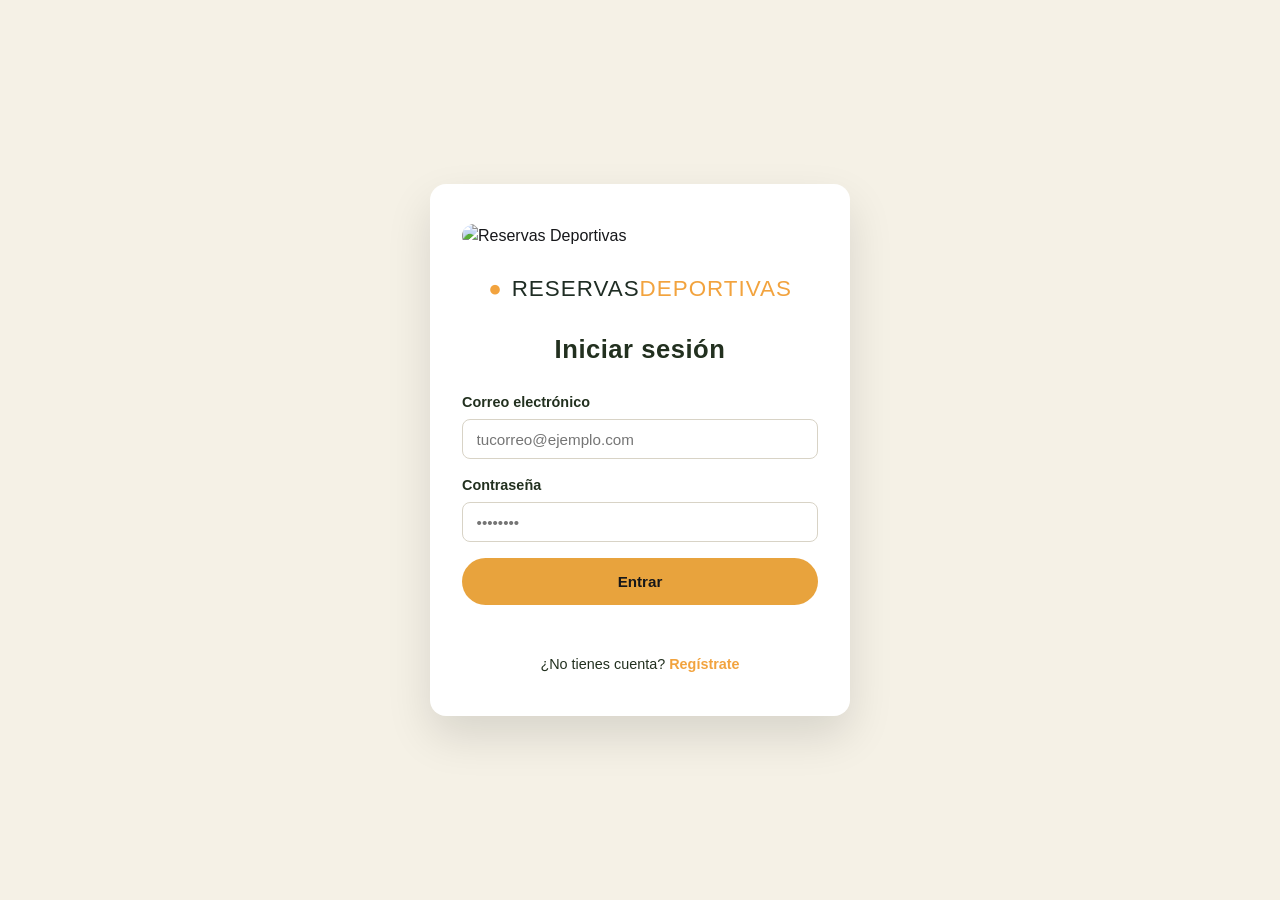
==== admin.html @ 11cfe354 "Pequeños cambios para la web" ====
<!DOCTYPE html>
<html lang="es">
<head>
<meta charset="UTF-8">
<meta name="viewport" content="width=device-width, initial-scale=1.0">
<title>Panel de administración · Reservas Deportivas</title>
<link rel="preconnect" href="https://fonts.googleapis.com">
<link href="https://fonts.googleapis.com/css2?family=Bebas+Neue&family=Inter:wght@400;500;600;700&display=swap" rel="stylesheet">
<link rel="stylesheet" href="style/styles.css">
<link rel="stylesheet" href="style/app-extra.css">
</head>
<body>

  <header class="topbar">
    <div class="topbar__inner">
      <div class="brand">
        <span class="brand__mark">●</span>
        <span class="brand__name">RESERVAS<span class="brand__name--accent">DEPORTIVAS</span></span>
      </div>
      <nav class="nav">
        <a href="index.html" class="nav__link">Ver sitio</a>
      </nav>
      <div class="nav__actions">
        <span class="nav__user">Admin: <strong id="nombreAdmin"></strong></span>
        <button class="btn btn--ghost" id="btnLogout">Salir</button>
      </div>
    </div>
  </header>

  <section class="section">
    <div class="admin-header">
      <h1 class="section__title">Crear nuevo evento</h1>
    </div>
    <p>Publica una pista o evento para que los usuarios puedan reservar plazas.</p>

    <form id="formEvento" class="form form--grid">
      <label class="field">
        <span>Nombre del evento</span>
        <input type="text" name="nombre" required placeholder="Ej. Pista 3 - Tenis">
      </label>
      <label class="field">
        <span>Deporte</span>
        <input type="text" name="tipo" required placeholder="Ej. Tenis y Pádel">
      </label>
      <label class="field">
        <span>Descripción</span>
        <input type="text" name="descripcion" placeholder="Detalles del evento (opcional)">
      </label>
      <label class="field">
        <span>Capacidad (plazas)</span>
        <input type="number" name="capacidad" min="1" required>
      </label>
      <label class="field">
        <span>Fecha</span>
        <input type="date" name="fecha" required>
      </label>
      <label class="field">
        <span>Hora</span>
        <input type="time" name="hora" required>
      </label>
      <label class="field">
        <span>Lugar</span>
        <input type="text" name="lugar" placeholder="Ej. Polideportivo Norte">
      </label>

      <button type="submit" class="btn btn--primary">Crear evento</button>
      <p class="form__error" id="eventoError"></p>
    </form>
  </section>

  <section class="section">
    <h2 class="section__title">Eventos existentes</h2>
    <div id="listaEventos"></div>
  </section>

  <script src="js/admin.js"></script>
</body>
</html>
---- style/styles.css ----
:root {
  /* Color identificativo de cada una de las tres webs */
  --color-deportivo: #1e88e5;
  --color-castillo: #8e44ad;
  --color-salas: #16a085;

  /* Paleta común al resto del sitio */
  --color-fondo: #f4f6f5;
  --color-superficie: #ffffff;
  --color-texto: #1c2530;
  --color-texto-claro: #ffffff;
  --color-borde: #dfe3e6;
  --color-sombra: rgba(0, 0, 0, 0.12);

  --fuente-titulo: 'Bebas Neue', 'Georgia', serif;
  --fuente-texto: 'Inter', 'Segoe UI', Arial, sans-serif;

  --espacio-sm: 0.5rem;
  --espacio-md: 1rem;
  --espacio-lg: 2rem;
  --radio-borde: 10px;
}


* {
  box-sizing: border-box; 
  margin: 0;
  padding: 0;
}

body {
  font-family: var(--fuente-texto);
  color: var(--color-texto);
  background-color: var(--color-fondo);
  line-height: 1.6;
}

ul {
  list-style: none;
}

a {
  color: inherit;
  text-decoration: none;
}

.topbar {
  background-color: var(--color-deportivo);
}

.topbar__inner {
  display: flex;
  align-items: center;
  justify-content: space-between;
  max-width: 1100px;
  margin: 0 auto;
  padding: var(--espacio-md) var(--espacio-lg); 
}

.brand {
  font-family: var(--fuente-titulo);
  font-size: 1.4rem;
  color: var(--color-texto-claro);
}

.nav {
  display: flex;
  gap: var(--espacio-lg);
}

.nav__link {
  color: var(--color-texto-claro);
}

.hero {
  background-color: var(--color-deportivo);
  color: var(--color-texto-claro);
}

.hero__inner {
  max-width: 1100px;
  margin: 0 auto;
  padding: var(--espacio-lg); /* Box Model */
}

.hero__title {
  font-family: var(--fuente-titulo);
  font-weight: 400;
  font-size: 2.6rem;
  margin-bottom: var(--espacio-md);
}

.hero__subtitle {
  max-width: 60ch;
  margin-bottom: var(--espacio-lg);
}

.hero__actions {
  display: flex;
  gap: var(--espacio-md);
  flex-wrap: wrap;
}

.hero__stats {
  display: flex;
  gap: var(--espacio-lg);
  margin-top: var(--espacio-lg);
}

.stat__num {
  font-family: var(--fuente-titulo);
  font-size: 2rem;
}

.section {
  max-width: 1100px;
  margin: 0 auto;
  padding: var(--espacio-lg); /* Box Model */
}

.section--dark {
  max-width: none;
  background-color: var(--color-texto);
  color: var(--color-texto-claro);
}

.section__title {
  font-family: var(--fuente-titulo);
  font-weight: 400;
  font-size: 1.8rem;
  margin-bottom: var(--espacio-md);
}

.section__title--light {
  color: var(--color-texto-claro);
}

.section__head {
  display: flex;
  justify-content: space-between;
  align-items: center;
  margin-bottom: var(--espacio-md);
}


.board {
  display: grid;
  grid-template-columns: repeat(auto-fill, minmax(250px, 1fr));
  gap: var(--espacio-md);
}

.card {
  background-color: var(--color-superficie);
  border: 1px solid var(--color-borde);  
  border-radius: var(--radio-borde);
  padding: var(--espacio-md);             
  margin: 0;                             
  box-shadow: 0 2px 6px var(--color-sombra);
}

.steps {
  display: grid;
  grid-template-columns: repeat(3, 1fr);
  gap: var(--espacio-lg);
}

.steps__item {
  border-top: 2px solid var(--color-deportivo);
  padding-top: var(--espacio-md); /* Box Model */
}

.steps__num {
  font-family: var(--fuente-titulo);
  font-size: 1.6rem;
  color: var(--color-deportivo);
}

.reservas-list .empty {
  border: 1px dashed var(--color-borde);
  border-radius: var(--radio-borde);
  padding: var(--espacio-lg);
  text-align: center;
}

.footer {
  background-color: var(--color-deportivo);
  color: var(--color-texto-claro);
  text-align: center;
  padding: var(--espacio-md);
}

.btn {
  display: inline-block;
  font-family: var(--fuente-texto);
  font-size: 0.95rem;
  border: 2px solid transparent;  
  border-radius: var(--radio-borde);
  padding: 0.7rem 1.5rem;          
  margin: 0;                       
  cursor: pointer;
}

.btn--primary {
  background-color: var(--color-texto-claro);
  color: var(--color-deportivo);
}

.btn--outline {
  background-color: transparent;
  border-color: var(--color-texto-claro);
  color: var(--color-texto-claro);
}

.btn--ghost {
  background-color: transparent;
  border-color: var(--color-texto-claro);
  color: var(--color-texto-claro);
}

.btn--block {
  display: block;
  width: 100%;
  text-align: center;
}

.form {
  display: flex;
  flex-direction: column;
  gap: var(--espacio-md);
}

.field {
  display: flex;
  flex-direction: column;
  gap: 0.3rem;
}

.field input {
  border: 1px solid var(--color-borde);
  border-radius: 6px;
  padding: 0.6rem;                     
  margin: 0;
  font-family: var(--fuente-texto);
}

.modal__box {
  background-color: var(--color-superficie);
  border-radius: var(--radio-borde);
  padding: var(--espacio-lg); /* Box Model */
  margin: 0 auto;
  max-width: 420px;
  box-shadow: 0 8px 24px var(--color-sombra);
}


#btnLogin {
  border-color: var(--color-texto-claro);
}

#board {
  margin-top: var(--espacio-md);
}

#modal {
  position: fixed;
  inset: 0;
  background-color: rgba(0, 0, 0, 0.5);
  display: flex;
  align-items: center;
  justify-content: center;
  padding: var(--espacio-md); /* Box Model */
}

#modal[aria-hidden="true"] {
  display: none;
}

#modalClose {
  border: none;
  border-radius: 50%;
  width: 32px;
  height: 32px;
  padding: 0;
  margin: 0;
  cursor: pointer;
}
/* Sección creada por Rosa */
#toast {
  position: fixed;
  bottom: var(--espacio-lg);
  left: 50%;
  transform: translateX(-50%);
  background-color: var(--color-texto);
  color: var(--color-texto-claro);
  padding: var(--espacio-md); /* Box Model */
  border-radius: var(--radio-borde);
}
/* Listado de eventos con CSS Grid (Asignado a Deportes) */
.deportes-grid {
  display: grid;
  grid-template-columns: repeat(auto-fit, minmax(280px, 1fr));
  gap: var(--espacio-md);
  padding: var(--espacio-lg) 0;
}

/* Panel de administración en Grid (Boceto) */
.admin-panel {
  display: grid;
  grid-template-columns: 250px 1fr;
  grid-template-rows: 70px 1fr;
  min-height: 100vh;
  /* Sección creada por David */
}:root{
  --pitch: #1B4332;
  --pitch-dark: #10281F;
  --chalk: #F7F5EF;
  --charcoal: #16171A;
  --amber: #E8A33D;
  --amber-dark: #C97F1E;
  --red: #C1502E;
  --line: rgba(22,23,26,0.12);
  --line-light: rgba(247,245,239,0.16);
  --radius: 10px;
  --shadow: 0 10px 30px rgba(16,40,31,0.12);

  --font-display: "Bebas Neue", Impact, sans-serif;
  --font-body: "Inter", system-ui, sans-serif;
}

*{ box-sizing: border-box; }
html{ scroll-behavior: smooth; }
body{
  margin:0;
  font-family: var(--font-body);
  color: var(--charcoal);
  background: var(--chalk);
  line-height: 1.5;
}
h1,h2,h3{ font-family: var(--font-display); letter-spacing: .02em; margin:0; }
a{ color:inherit; }
:focus-visible{ outline: 3px solid var(--amber); outline-offset: 2px; }

.btn{
  display:inline-flex; align-items:center; justify-content:center;
  padding: .8rem 1.4rem;
  border-radius: 999px;
  font-weight: 600;
  font-size: .95rem;
  text-decoration:none;
  border: 2px solid transparent;
  cursor:pointer;
  transition: transform .15s ease, background .15s ease, color .15s ease;
}
.btn:hover{ transform: translateY(-2px); }
.btn--primary{ background: var(--amber); color: var(--charcoal); }
.btn--primary:hover{ background: var(--amber-dark); }
.btn--outline{ border-color: var(--charcoal); color: var(--charcoal); background: transparent; }
.btn--outline:hover{ background: var(--charcoal); color: var(--chalk); }
.btn--ghost{ background: transparent; border-color: var(--line-light); color: var(--chalk); }
.btn--block{ width:100%; }

.topbar{ position: sticky; top:0; z-index: 20; background: var(--charcoal); }
.topbar__inner{
  max-width: 1180px; margin: 0 auto; padding: .9rem 1.5rem;
  display:flex; align-items:center; justify-content:space-between; gap: 2rem;
}
.brand{ display:flex; align-items:center; gap:.5rem; color: var(--chalk); font-family: var(--font-display); font-size: 1.35rem; letter-spacing: .03em;}
.brand__mark{ color: var(--amber); }
.brand__name--accent{ color: var(--amber); }
.nav{ display:flex; gap: 1.6rem; flex:1; justify-content:center; }
.nav__link{ color: var(--chalk); text-decoration:none; font-weight:500; font-size:.92rem; opacity:.85; }
.nav__link:hover{ opacity:1; }

.hero{
  background:
    radial-gradient(circle at 85% 20%, rgba(232,163,61,.18), transparent 45%),
    linear-gradient(180deg, var(--pitch) 0%, var(--pitch-dark) 100%);
  color: var(--chalk);
  padding: 4.5rem 1.5rem 3.5rem;
}
.hero__inner{ max-width: 780px; margin:0 auto; text-align:center; }
.hero__eyebrow{
  text-transform: uppercase; letter-spacing:.14em; font-size:.75rem;
  color: var(--amber); font-weight:700; margin-bottom: .8rem;
}
.hero__title{ font-size: clamp(2.4rem, 6vw, 4rem); line-height: 1.02; margin-bottom: 1.1rem; }
.hero__subtitle{ font-size: 1.05rem; opacity:.85; max-width: 560px; margin: 0 auto 1.8rem; }
.hero__actions{ display:flex; gap: .8rem; justify-content:center; flex-wrap:wrap; margin-bottom: 2.6rem; }
.hero__actions .btn--outline{ border-color: var(--line-light); color: var(--chalk); }
.hero__actions .btn--outline:hover{ background: var(--chalk); color: var(--charcoal); }

.hero__stats{ display:flex; justify-content:center; gap: 2.4rem; flex-wrap: wrap; border-top: 1px solid var(--line-light); padding-top: 1.6rem; }
.stat{ display:flex; flex-direction:column; align-items:center; }
.stat__num{ font-family: var(--font-display); font-size: 2.1rem; color: var(--amber); }
.stat__label{ font-size:.78rem; opacity:.8; text-transform: uppercase; letter-spacing:.06em; }

/* ---------- Sections ---------- */
.section{ max-width: 1180px; margin: 0 auto; padding: 3.5rem 1.5rem; }
.section--dark{ max-width:none; background: var(--charcoal); color: var(--chalk); }
.section__head{ display:flex; align-items:center; justify-content:space-between; gap:1rem; flex-wrap: wrap; margin-bottom: 1.6rem; }
.section__title{ font-size: 2.2rem; }
.section__title--light{ max-width: 1180px; margin: 0 auto 2.2rem; padding: 0 1.5rem; }

.filters{ display:flex; gap:.5rem; flex-wrap:wrap; }
.filter{
  border: 2px solid var(--line); background: transparent;
  padding: .45rem 1rem; border-radius: 999px; font-size:.85rem; font-weight:600;
  cursor:pointer; color: var(--charcoal);
}
.filter.is-active{ background: var(--pitch); border-color: var(--pitch); color: var(--chalk); }

.board{ display:grid; grid-template-columns: repeat(auto-fill, minmax(280px, 1fr)); gap: 1.3rem; }
.card{
  background:#fff; border-radius: var(--radius); box-shadow: var(--shadow);
  overflow:hidden; display:flex; flex-direction:column; border: 1px solid var(--line);
}
.card__band{
  background: var(--pitch); color: var(--chalk); padding: .9rem 1.1rem;
  display:flex; justify-content:space-between; align-items:center;
}
.card__sport{ font-size:.72rem; text-transform:uppercase; letter-spacing:.08em; font-weight:700; color: var(--amber); }
.card__slots{ font-family: var(--font-display); font-size:1.1rem; }
.card__body{ padding: 1.1rem; flex:1; display:flex; flex-direction:column; gap:.5rem; }
.card__title{ font-size: 1.4rem; }
.card__meta{ font-size:.85rem; color:#555; }
.card__bar{ height:6px; border-radius:999px; background: var(--line); overflow:hidden; margin-top:.3rem; }
.card__bar-fill{ height:100%; background: var(--amber); }
.card__footer{ padding: 0 1.1rem 1.1rem; margin-top:auto; }
.card.is-full .card__slots{ color: var(--red); }
.card.is-full .btn--primary{ background: var(--line); color:#888; cursor:not-allowed; }
.card.is-full .btn--primary:hover{ transform:none; background: var(--line); }

.steps{ list-style:none; margin:0 auto; padding:0 1.5rem; max-width:1180px; display:grid; grid-template-columns: repeat(auto-fit,minmax(220px,1fr)); gap:2rem; }
.steps__item h3{ font-family: var(--font-body); font-weight:700; font-size:1.05rem; margin: .4rem 0 .4rem; }
.steps__item p{ opacity:.75; font-size:.92rem; }
.steps__num{ font-family: var(--font-display); color: var(--amber); font-size:2rem; }

.reservas-list{ display:flex; flex-direction:column; gap: .8rem; }
.empty{ color:#777; }
.reserva-item{
  display:flex; justify-content:space-between; align-items:center; gap:1rem;
  background:#fff; border:1px solid var(--line); border-radius: var(--radius);
  padding: .9rem 1.1rem; box-shadow: var(--shadow);
}
.reserva-item__info strong{ display:block; font-size:1.05rem; }
.reserva-item__info span{ font-size:.82rem; color:#666; }
.badge{ background: var(--pitch); color: var(--chalk); font-size:.72rem; font-weight:700; padding:.3rem .7rem; border-radius:999px; }

.footer{ text-align:center; padding: 2rem 1.5rem 3rem; font-size:.8rem; color:#777; }

.modal{
  position:fixed; inset:0; background: rgba(16,17,20,.55);
  display:flex; align-items:center; justify-content:center; padding:1.5rem;
  opacity:0; pointer-events:none; transition:opacity .18s ease; z-index: 50;
}
.modal.is-open{ opacity:1; pointer-events:auto; }
.modal__box{
  background: var(--chalk); border-radius: var(--radius); padding: 1.8rem;
  max-width: 420px; width:100%; position:relative; box-shadow: 0 20px 60px rgba(0,0,0,.35);
  transform: translateY(10px); transition: transform .18s ease;
}
.modal.is-open .modal__box{ transform: translateY(0); }
.modal__close{
  position:absolute; top:.8rem; right:.9rem; border:none; background:transparent;
  font-size:1.6rem; line-height:1; cursor:pointer; color:#666;
}
.modal__eyebrow{ text-transform:uppercase; letter-spacing:.08em; font-size:.72rem; color: var(--amber-dark); font-weight:700; margin:0 0 .3rem; }
.modal__title{ font-size: 1.8rem; margin-bottom:.2rem; }
.modal__meta{ font-size:.85rem; color:#666; margin-bottom:1.2rem; }

.form{ display:flex; flex-direction:column; gap: .9rem; }
.field{ display:flex; flex-direction:column; gap:.35rem; font-size:.85rem; font-weight:600; }
.field input{
  font-family: var(--font-body); font-size: .95rem; padding: .65rem .8rem;
  border-radius: 8px; border: 1.5px solid var(--line); background:#fff;
}
.field input:focus{ border-color: var(--amber); }
.form__error{ color: var(--red); font-size: .82rem; min-height: 1em; margin:0; }


.toast{
  position: fixed; bottom: 1.5rem; left:50%; transform: translateX(-50%) translateY(120%);
  background: var(--charcoal); color: var(--chalk); padding: .9rem 1.4rem;
  border-radius: 999px; font-size:.9rem; font-weight:600; box-shadow: var(--shadow);
  transition: transform .25s ease; z-index: 60;
}
.toast.is-visible{ transform: translateX(-50%) translateY(0); }

/* =====================================================
   RESPONSIVE DESIGN
   3 puntos de corte: móvil, tablet y escritorio
   ===================================================== */


/* =========================
   MÓVIL
   Hasta 720px
   ========================= */

@media (max-width: 720px) {

  /* Navegación */
  .topbar__inner {
    padding: .8rem 1rem;
    gap: 1rem;
  }

  .brand {
    font-size: 1.1rem;
  }

  .nav {
    display: none;
  }


  /* Hero */
  .hero {
    padding: 3rem 1rem 2.5rem;
  }

  .hero__title {
    font-size: 2.4rem;
  }

  .hero__subtitle {
    font-size: .95rem;
  }

  .hero__actions {
    flex-direction: column;
    width: 100%;
  }

  .hero__actions .btn {
    width: 100%;
  }


  /* Estadísticas */
  .hero__stats {
    gap: 1.2rem;
  }


  /* Secciones */
  .section {
    padding: 2.5rem 1rem;
  }

  .section__title {
    font-size: 1.8rem;
  }


  /* Filtros */
  .filters {
    width: 100%;
  }

  .filter {
    flex: 1;
    text-align: center;
  }


  /* Tarjetas deportivas */
  .board {
    grid-template-columns: 1fr;
    gap: 1rem;
  }

  .card {
    width: 100%;
  }


  /* Pasos */
  .steps {
    grid-template-columns: 1fr;
    gap: 1.5rem;
    padding: 0 1rem;
  }


  /* Reservas */
  .reserva-item {
    flex-direction: column;
    align-items: flex-start;
  }

  .badge {
    align-self: flex-start;
  }


  /* Modal */
  .modal {
    padding: 1rem;
  }

  .modal__box {
    max-width: 100%;
    padding: 1.4rem;
  }


  /* Botones */
  .btn {
    width: 100%;
  }


  /* Formulario */
  .field input {
    width: 100%;
  }


  /* Toast */
  .toast {
    width: calc(100% - 2rem);
    text-align: center;
  }
}


/* =========================
   TABLET
   721px - 1024px
   ========================= */

@media (min-width: 721px) and (max-width: 1024px) {

  /* Navegación */
  .topbar__inner {
    padding: .9rem 1.2rem;
  }

  .nav {
    gap: 1rem;
  }

  .nav__link {
    font-size: .85rem;
  }


  /* Hero */
  .hero {
    padding: 3.5rem 1.5rem;
  }

  .hero__title {
    font-size: 3.2rem;
  }


  /* Secciones */
  .section {
    padding: 3rem 1.5rem;
  }


  /* Tarjetas */
  .board {
    grid-template-columns: repeat(2, 1fr);
    gap: 1.2rem;
  }

  .deportes-grid {
    grid-template-columns: repeat(2, 1fr);
  }


  /* Pasos */
  .steps {
    grid-template-columns: repeat(2, 1fr);
    gap: 1.5rem;
  }


  /* Modal */
  .modal__box {
    max-width: 450px;
  }
}


/* =========================
   ESCRITORIO
   Desde 1025px
   ========================= */

@media (min-width: 1025px) {

  .topbar__inner {
    max-width: 1180px;
  }

  .nav {
    display: flex;
  }

  .board {
    grid-template-columns: repeat(3, 1fr);
  }

  .deportes-grid {
    grid-template-columns: repeat(3, 1fr);
  }

  .steps {
    grid-template-columns: repeat(3, 1fr);
  }

}
/* ============================================================
   app-extra.css
   Piezas nuevas: acciones del topbar según sesión, panel admin
   y aviso de "reservando como" en el modal.
   ============================================================ */

.nav__actions {
  display: flex;
  align-items: center;
  gap: 0.85rem;
}

.nav__user {
  font-size: 0.9rem;
  color: #fff;
  opacity: 0.9;
}

.reserva-como {
  background: #f5f1e6;
  border-radius: 10px;
  padding: 0.6rem 0.9rem;
  margin-bottom: 1rem;
  font-size: 0.9rem;
  color: #22301f;
}

/* Panel de administración */
.admin-header {
  display: flex;
  align-items: center;
  justify-content: space-between;
  flex-wrap: wrap;
  gap: 1rem;
}

.form--grid {
  display: grid;
  grid-template-columns: 1fr 1fr;
  gap: 1rem;
  max-width: 720px;
}

.form--grid .field:nth-child(3),
.form--grid button,
.form--grid .form__error {
  grid-column: 1 / -1;
}

.admin-event {
  display: flex;
  justify-content: space-between;
  align-items: center;
  gap: 1rem;
  padding: 0.85rem 1.1rem;
  border: 1px solid #e4e0d4;
  border-radius: 10px;
  margin-bottom: 0.6rem;
  background: #fff;
}

.admin-event span {
  color: #6b6455;
  font-size: 0.9rem;
}

@media (max-width: 640px) {
  .form--grid {
    grid-template-columns: 1fr;
  }
}
/* ============================================================
   app-extra.css
   Piezas nuevas: acciones del topbar según sesión, panel admin
   y aviso de "reservando como" en el modal.
   ============================================================ */

.nav__actions {
  display: flex;
  align-items: center;
  gap: 0.85rem;
}

.nav__user {
  font-size: 0.9rem;
  color: #fff;
  opacity: 0.9;
}

.reserva-como {
  background: #f5f1e6;
  border-radius: 10px;
  padding: 0.6rem 0.9rem;
  margin-bottom: 1rem;
  font-size: 0.9rem;
  color: #22301f;
}

/* Panel de administración */
.admin-header {
  display: flex;
  align-items: center;
  justify-content: space-between;
  flex-wrap: wrap;
  gap: 1rem;
}

.form--grid {
  display: grid;
  grid-template-columns: 1fr 1fr;
  gap: 1rem;
  max-width: 720px;
}

.form--grid .field:nth-child(3),
.form--grid button,
.form--grid .form__error {
  grid-column: 1 / -1;
}

.admin-events-grid {
  display: grid;
  grid-template-columns: repeat(auto-fill, minmax(240px, 1fr));
  gap: 1rem;
}

.admin-event {
  display: flex;
  flex-direction: column;
  gap: 0.4rem;
  padding: 1.1rem;
  border: 1px solid #e4e0d4;
  border-radius: 14px;
  background: #fff;
  box-shadow: 0 4px 14px rgba(0, 0, 0, 0.04);
}

.admin-event__head {
  display: flex;
  align-items: center;
  justify-content: space-between;
}

.admin-event__badge {
  display: inline-block;
  background: #f2a33e;
  color: #22301f;
  font-size: 0.75rem;
  font-weight: 700;
  padding: 0.2rem 0.6rem;
  border-radius: 999px;
  text-transform: uppercase;
  letter-spacing: 0.4px;
}

.admin-event__delete {
  border: none;
  background: transparent;
  cursor: pointer;
  font-size: 1.1rem;
  line-height: 1;
  padding: 0.25rem 0.4rem;
  border-radius: 8px;
  color: #c0392b;
  transition: background 0.15s ease;
}

.admin-event__delete:hover {
  background: rgba(192, 57, 43, 0.1);
}

.admin-event__nombre {
  margin: 0.2rem 0 0;
  font-size: 1.05rem;
  color: #22301f;
}

.admin-event__meta {
  margin: 0;
  color: #6b6455;
  font-size: 0.85rem;
}

.admin-event__aforo {
  margin-top: 0.5rem;
}

.admin-event__aforo-barra {
  height: 6px;
  border-radius: 999px;
  background: #eee6d6;
  overflow: hidden;
}

.admin-event__aforo-barra span {
  display: block;
  height: 100%;
  background: #1f8a4c;
  border-radius: 999px;
}

.admin-event__aforo-texto {
  display: block;
  margin-top: 0.3rem;
  font-size: 0.8rem;
  color: #6b6455;
}

@media (max-width: 640px) {
  .form--grid {
    grid-template-columns: 1fr;
  }
}
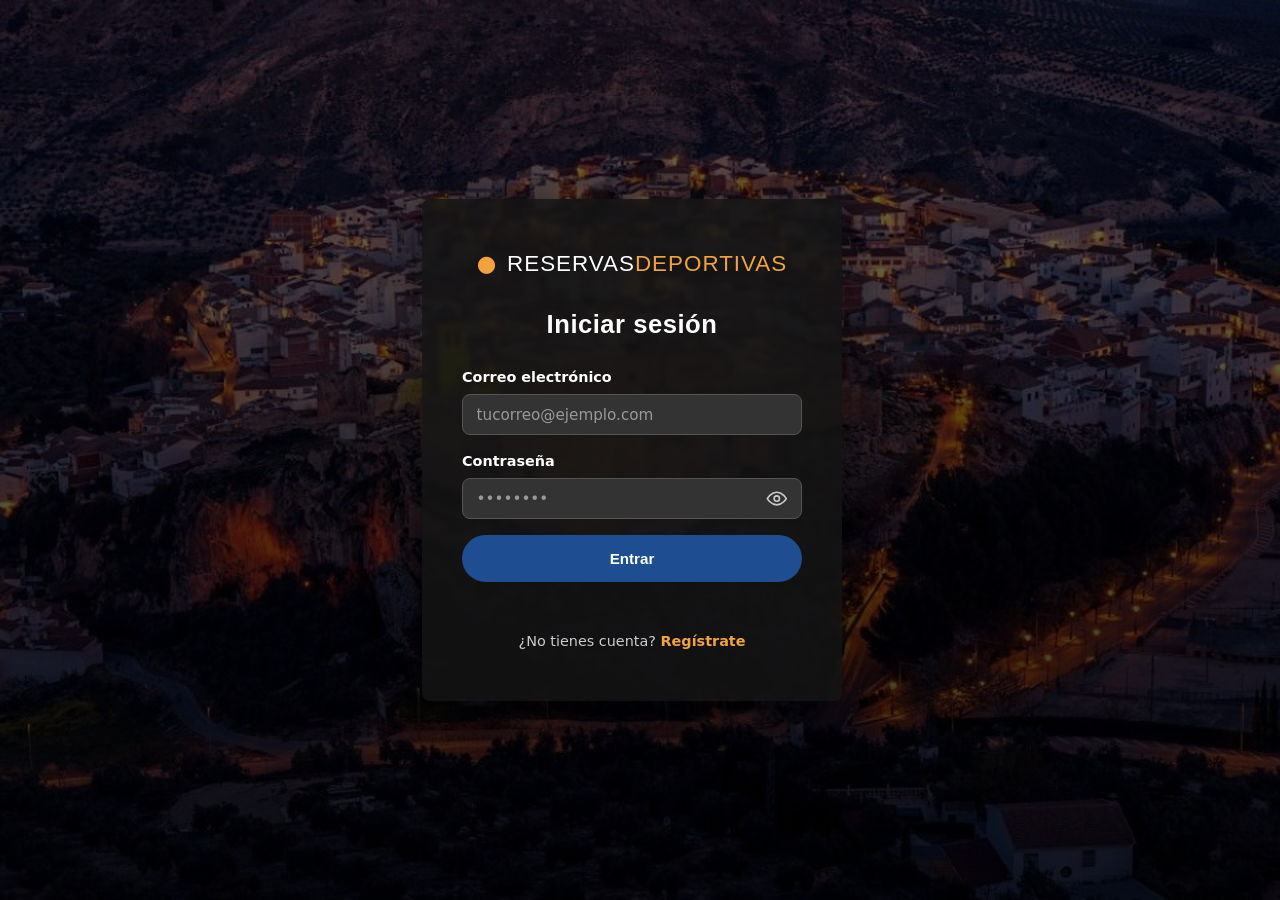
==== commit b6a54983: "Cambios de errores y nuevas soluciones" ====
--- a/admin.html
+++ b/admin.html
@@ -7,9 +7,16 @@
 <link rel="preconnect" href="https://fonts.googleapis.com">
 <link href="https://fonts.googleapis.com/css2?family=Bebas+Neue&family=Inter:wght@400;500;600;700&display=swap" rel="stylesheet">
 <link rel="stylesheet" href="style/styles.css">
-<link rel="stylesheet" href="style/app-extra.css">
+<link rel="stylesheet" href="style/appExtra.css">
+<link rel="stylesheet" href="style/popups.css">
+<link rel="stylesheet" href="style/auth.css">
+<link rel="stylesheet" href="style/calendario.css">
+<link rel="stylesheet" href="style/admin.css">
+<style>
+  body.verificando-sesion { visibility: hidden; }
+</style>
 </head>
-<body>
+<body class="verificando-sesion">
 
   <header class="topbar">
     <div class="topbar__inner">
@@ -17,62 +24,142 @@
         <span class="brand__mark">●</span>
         <span class="brand__name">RESERVAS<span class="brand__name--accent">DEPORTIVAS</span></span>
       </div>
-      <nav class="nav">
+      <nav class="nav" aria-label="Principal">
         <a href="index.html" class="nav__link">Ver sitio</a>
       </nav>
       <div class="nav__actions">
         <span class="nav__user">Admin: <strong id="nombreAdmin"></strong></span>
-        <button class="btn btn--ghost" id="btnLogout">Salir</button>
+        <button type="button" class="btn btn--ghost" id="btnLogout">Salir</button>
       </div>
     </div>
   </header>
 
-  <section class="section">
-    <div class="admin-header">
-      <h1 class="section__title">Crear nuevo evento</h1>
+  <main class="section admin">
+    <h1 class="section__title">Panel de administración</h1>
+
+    <div class="admin-tabs" role="tablist" aria-label="Secciones del panel">
+      <button type="button" role="tab" class="admin-tab is-activa" id="tabReservas" aria-selected="true" aria-controls="panelReservas">
+        Reservas <span class="admin-tab__n" id="contPendientes" title="Reservas pendientes de confirmar">0</span>
+      </button>
+      <button type="button" role="tab" class="admin-tab" id="tabPistas" aria-selected="false" aria-controls="panelPistas" tabindex="-1">
+        Pistas
+      </button>
     </div>
-    <p>Publica una pista o evento para que los usuarios puedan reservar plazas.</p>
 
-    <form id="formEvento" class="form form--grid">
-      <label class="field">
-        <span>Nombre del evento</span>
-        <input type="text" name="nombre" required placeholder="Ej. Pista 3 - Tenis">
-      </label>
-      <label class="field">
-        <span>Deporte</span>
-        <input type="text" name="tipo" required placeholder="Ej. Tenis y Pádel">
-      </label>
-      <label class="field">
-        <span>Descripción</span>
-        <input type="text" name="descripcion" placeholder="Detalles del evento (opcional)">
-      </label>
-      <label class="field">
-        <span>Capacidad (plazas)</span>
-        <input type="number" name="capacidad" min="1" required>
-      </label>
-      <label class="field">
-        <span>Fecha</span>
-        <input type="date" name="fecha" required>
-      </label>
-      <label class="field">
-        <span>Hora</span>
-        <input type="time" name="hora" required>
-      </label>
-      <label class="field">
-        <span>Lugar</span>
-        <input type="text" name="lugar" placeholder="Ej. Polideportivo Norte">
-      </label>
+    <!-- ===== Reservas ===== -->
+    <div id="panelReservas" role="tabpanel" aria-labelledby="tabReservas">
+      <h2 class="admin-subtitulo">Reservas de los clientes</h2>
+      <p class="admin-ayuda">Una reserva nace <strong>pendiente</strong>. Cuando veas el pago en tu móvil, pulsa «Confirmar pago»: pasa a confirmada y el cliente recibe un correo.</p>
 
-      <button type="submit" class="btn btn--primary">Crear evento</button>
-      <p class="form__error" id="eventoError"></p>
-    </form>
-  </section>
+      <div class="admin-filtros" id="adminFiltros" role="group" aria-label="Filtrar reservas por estado"></div>
 
-  <section class="section">
-    <h2 class="section__title">Eventos existentes</h2>
-    <div id="listaEventos"></div>
-  </section>
+      <div class="tabla-wrap">
+        <table class="tabla">
+          <thead>
+            <tr>
+              <th scope="col">Nº</th>
+              <th scope="col">Cliente</th>
+              <th scope="col">Pista</th>
+              <th scope="col">Día y hora</th>
+              <th scope="col">Importe</th>
+              <th scope="col">Estado</th>
+              <th scope="col">Acciones</th>
+            </tr>
+          </thead>
+          <tbody id="tablaReservas"></tbody>
+        </table>
+      </div>
+      <p class="empty" id="reservasVacio" hidden></p>
+      <nav class="paginacion" id="adminPaginacion" aria-label="Paginación de reservas" hidden></nav>
+    </div>
 
+    <!-- ===== Pistas ===== -->
+    <div id="panelPistas" role="tabpanel" aria-labelledby="tabPistas" hidden>
+      <h2 class="admin-subtitulo">Crear una pista nueva</h2>
+      <p class="admin-ayuda">Cada pista que crees tendrá su calendario: los clientes eligen día y hora libres y cada reserva ocupa <strong>una</strong> pista.</p>
+
+      <form id="formPista" class="form form--pistas" novalidate>
+        <div class="field">
+          <label for="pNombre">Nombre de la pista</label>
+          <input type="text" id="pNombre" name="nombre" required maxlength="120" placeholder="Ej. Pádel · Pista cubierta">
+        </div>
+        <div class="field">
+          <label for="pTipo">Deporte</label>
+          <input type="text" id="pTipo" name="tipo" required maxlength="60" list="listaDeportes" placeholder="Ej. Tenis y Pádel">
+          <datalist id="listaDeportes">
+            <option value="Fútbol 7 y Fútbol 11"></option>
+            <option value="Tenis y Pádel"></option>
+            <option value="Baloncesto"></option>
+          </datalist>
+        </div>
+        <div class="field span-2">
+          <label for="pDescripcion">Descripción</label>
+          <input type="text" id="pDescripcion" name="descripcion" maxlength="255" placeholder="Detalles de la pista (opcional)">
+        </div>
+        <div class="field">
+          <label for="pNumPistas">Número de pistas iguales</label>
+          <input type="number" id="pNumPistas" name="num_pistas" min="1" max="50" value="1" required>
+        </div>
+        <div class="field">
+          <label for="pPrecio">Precio por reserva (€)</label>
+          <input type="number" id="pPrecio" name="precio" min="0" max="9999" step="0.01" value="0" required>
+        </div>
+        <div class="field">
+          <label for="pDuracion">Duración de cada reserva</label>
+          <select id="pDuracion" name="duracion_min">
+            <option value="30">30 minutos</option>
+            <option value="45">45 minutos</option>
+            <option value="60" selected>1 hora</option>
+            <option value="90">1 hora y media</option>
+            <option value="120">2 horas</option>
+          </select>
+        </div>
+        <div class="field">
+          <label for="pLugar">Lugar</label>
+          <input type="text" id="pLugar" name="lugar" maxlength="120" placeholder="Ej. Polideportivo Norte">
+        </div>
+        <div class="field">
+          <label for="pApertura">Abre a las</label>
+          <input type="time" id="pApertura" name="hora_apertura" value="09:00" required>
+        </div>
+        <div class="field">
+          <label for="pCierre">Cierra a las</label>
+          <input type="time" id="pCierre" name="hora_cierre" value="22:00" required>
+        </div>
+        <fieldset class="dias span-2">
+          <legend>Días en que abre</legend>
+          <div class="dias__lista">
+            <label class="dias__op"><input type="checkbox" name="dias" value="1" checked> Lun</label>
+            <label class="dias__op"><input type="checkbox" name="dias" value="2" checked> Mar</label>
+            <label class="dias__op"><input type="checkbox" name="dias" value="3" checked> Mié</label>
+            <label class="dias__op"><input type="checkbox" name="dias" value="4" checked> Jue</label>
+            <label class="dias__op"><input type="checkbox" name="dias" value="5" checked> Vie</label>
+            <label class="dias__op"><input type="checkbox" name="dias" value="6" checked> Sáb</label>
+            <label class="dias__op"><input type="checkbox" name="dias" value="7" checked> Dom</label>
+          </div>
+        </fieldset>
+        <div class="field span-2">
+          <label for="pImagen">Imagen de la pista</label>
+          <input type="text" id="pImagen" name="imagen_url" maxlength="500" placeholder="img/pista-futbol.svg  ·  o un enlace https://...">
+          <small class="field__ayuda">Ruta de una foto de la carpeta <code>img/</code> o un enlace que empiece por https://. Si lo dejas vacío se usa una imagen por defecto.</small>
+        </div>
+
+        <p class="form__error span-2" id="pistaError" role="alert"></p>
+        <button type="submit" class="btn btn--primary span-2" id="btnCrearPista">Crear pista</button>
+      </form>
+
+      <h2 class="admin-subtitulo">Pistas existentes</h2>
+      <div id="listaPistas"></div>
+    </div>
+  </main>
+
+  <!-- Popup animado (confirmaciones) y aviso rápido -->
+  <div class="popup" id="popup" aria-hidden="true">
+    <div class="popup__box" id="popupBox" role="dialog" aria-modal="true"></div>
+  </div>
+  <div class="toast" id="toast" role="status" aria-live="polite"></div>
+
+  <script src="js/ui.js"></script>
   <script src="js/admin.js"></script>
 </body>
 </html>
--- a/style/styles.css
+++ b/style/styles.css
@@ -3,7 +3,7 @@
   --color-deportivo: #1e88e5;
   --color-castillo: #8e44ad;
   --color-salas: #16a085;
-
+ 
   /* Paleta común al resto del sitio */
   --color-fondo: #f4f6f5;
   --color-superficie: #ffffff;
@@ -11,43 +11,43 @@
   --color-texto-claro: #ffffff;
   --color-borde: #dfe3e6;
   --color-sombra: rgba(0, 0, 0, 0.12);
-
+ 
   --fuente-titulo: 'Bebas Neue', 'Georgia', serif;
   --fuente-texto: 'Inter', 'Segoe UI', Arial, sans-serif;
-
+ 
   --espacio-sm: 0.5rem;
   --espacio-md: 1rem;
   --espacio-lg: 2rem;
   --radio-borde: 10px;
 }
-
-
+ 
+ 
 * {
   box-sizing: border-box; 
   margin: 0;
   padding: 0;
 }
-
+ 
 body {
   font-family: var(--fuente-texto);
   color: var(--color-texto);
   background-color: var(--color-fondo);
   line-height: 1.6;
 }
-
+ 
 ul {
   list-style: none;
 }
-
+ 
 a {
   color: inherit;
   text-decoration: none;
 }
-
+ 
 .topbar {
   background-color: var(--color-deportivo);
 }
-
+ 
 .topbar__inner {
   display: flex;
   align-items: center;
@@ -56,99 +56,99 @@
   margin: 0 auto;
   padding: var(--espacio-md) var(--espacio-lg); 
 }
-
+ 
 .brand {
   font-family: var(--fuente-titulo);
   font-size: 1.4rem;
   color: var(--color-texto-claro);
 }
-
+ 
 .nav {
   display: flex;
   gap: var(--espacio-lg);
 }
-
+ 
 .nav__link {
   color: var(--color-texto-claro);
 }
-
+ 
 .hero {
   background-color: var(--color-deportivo);
   color: var(--color-texto-claro);
 }
-
+ 
 .hero__inner {
   max-width: 1100px;
   margin: 0 auto;
   padding: var(--espacio-lg); /* Box Model */
 }
-
+ 
 .hero__title {
   font-family: var(--fuente-titulo);
   font-weight: 400;
   font-size: 2.6rem;
   margin-bottom: var(--espacio-md);
 }
-
+ 
 .hero__subtitle {
   max-width: 60ch;
   margin-bottom: var(--espacio-lg);
 }
-
+ 
 .hero__actions {
   display: flex;
   gap: var(--espacio-md);
   flex-wrap: wrap;
 }
-
+ 
 .hero__stats {
   display: flex;
   gap: var(--espacio-lg);
   margin-top: var(--espacio-lg);
 }
-
+ 
 .stat__num {
   font-family: var(--fuente-titulo);
   font-size: 2rem;
 }
-
+ 
 .section {
   max-width: 1100px;
   margin: 0 auto;
   padding: var(--espacio-lg); /* Box Model */
 }
-
+ 
 .section--dark {
   max-width: none;
   background-color: var(--color-texto);
   color: var(--color-texto-claro);
 }
-
+ 
 .section__title {
   font-family: var(--fuente-titulo);
   font-weight: 400;
   font-size: 1.8rem;
   margin-bottom: var(--espacio-md);
 }
-
+ 
 .section__title--light {
   color: var(--color-texto-claro);
 }
-
+ 
 .section__head {
   display: flex;
   justify-content: space-between;
   align-items: center;
   margin-bottom: var(--espacio-md);
 }
-
-
+ 
+ 
 .board {
   display: grid;
   grid-template-columns: repeat(auto-fill, minmax(250px, 1fr));
   gap: var(--espacio-md);
 }
-
+ 
 .card {
   background-color: var(--color-superficie);
   border: 1px solid var(--color-borde);  
@@ -157,38 +157,38 @@
   margin: 0;                             
   box-shadow: 0 2px 6px var(--color-sombra);
 }
-
+ 
 .steps {
   display: grid;
   grid-template-columns: repeat(3, 1fr);
   gap: var(--espacio-lg);
 }
-
+ 
 .steps__item {
   border-top: 2px solid var(--color-deportivo);
   padding-top: var(--espacio-md); /* Box Model */
 }
-
+ 
 .steps__num {
   font-family: var(--fuente-titulo);
   font-size: 1.6rem;
   color: var(--color-deportivo);
 }
-
+ 
 .reservas-list .empty {
   border: 1px dashed var(--color-borde);
   border-radius: var(--radio-borde);
   padding: var(--espacio-lg);
   text-align: center;
 }
-
+ 
 .footer {
   background-color: var(--color-deportivo);
   color: var(--color-texto-claro);
   text-align: center;
   padding: var(--espacio-md);
 }
-
+ 
 .btn {
   display: inline-block;
   font-family: var(--fuente-texto);
@@ -199,42 +199,42 @@
   margin: 0;                       
   cursor: pointer;
 }
-
+ 
 .btn--primary {
   background-color: var(--color-texto-claro);
   color: var(--color-deportivo);
 }
-
+ 
 .btn--outline {
   background-color: transparent;
   border-color: var(--color-texto-claro);
   color: var(--color-texto-claro);
 }
-
+ 
 .btn--ghost {
   background-color: transparent;
   border-color: var(--color-texto-claro);
   color: var(--color-texto-claro);
 }
-
+ 
 .btn--block {
   display: block;
   width: 100%;
   text-align: center;
 }
-
+ 
 .form {
   display: flex;
   flex-direction: column;
   gap: var(--espacio-md);
 }
-
+ 
 .field {
   display: flex;
   flex-direction: column;
   gap: 0.3rem;
 }
-
+ 
 .field input {
   border: 1px solid var(--color-borde);
   border-radius: 6px;
@@ -242,7 +242,7 @@
   margin: 0;
   font-family: var(--fuente-texto);
 }
-
+ 
 .modal__box {
   background-color: var(--color-superficie);
   border-radius: var(--radio-borde);
@@ -251,16 +251,16 @@
   max-width: 420px;
   box-shadow: 0 8px 24px var(--color-sombra);
 }
-
-
+ 
+ 
 #btnLogin {
   border-color: var(--color-texto-claro);
 }
-
+ 
 #board {
   margin-top: var(--espacio-md);
 }
-
+ 
 #modal {
   position: fixed;
   inset: 0;
@@ -270,11 +270,11 @@
   justify-content: center;
   padding: var(--espacio-md); /* Box Model */
 }
-
+ 
 #modal[aria-hidden="true"] {
   display: none;
 }
-
+ 
 #modalClose {
   border: none;
   border-radius: 50%;
@@ -302,7 +302,7 @@
   gap: var(--espacio-md);
   padding: var(--espacio-lg) 0;
 }
-
+ 
 /* Panel de administración en Grid (Boceto) */
 .admin-panel {
   display: grid;
@@ -310,36 +310,47 @@
   grid-template-rows: 70px 1fr;
   min-height: 100vh;
   /* Sección creada por David */
-}:root{
-  --pitch: #1B4332;
-  --pitch-dark: #10281F;
-  --chalk: #F7F5EF;
+}
+:root{
+  --pitch: #1e4d92;
+  --pitch-dark: #123468;
+  --chalk: #ffffff;
   --charcoal: #16171A;
-  --amber: #E8A33D;
-  --amber-dark: #C97F1E;
+  --amber: #e2a83a;
+  --amber-dark: #c78a1f;
+  --gold-light: #f3cf7d;
   --red: #C1502E;
   --line: rgba(22,23,26,0.12);
-  --line-light: rgba(247,245,239,0.16);
+  --line-light: rgba(255,255,255,0.25);
   --radius: 10px;
-  --shadow: 0 10px 30px rgba(16,40,31,0.12);
-
+  --shadow: 0 10px 30px rgba(30,77,146,0.15);
+ 
   --font-display: "Bebas Neue", Impact, sans-serif;
   --font-body: "Inter", system-ui, sans-serif;
 }
-
+ 
 *{ box-sizing: border-box; }
 html{ scroll-behavior: smooth; }
 body{
   margin:0;
   font-family: var(--font-body);
   color: var(--charcoal);
-  background: var(--chalk);
+  background:
+    repeating-linear-gradient(
+      115deg,
+      rgba(255,255,255,.10) 0px,
+      rgba(255,255,255,.10) 2px,
+      transparent 2px,
+      transparent 55px
+    ),
+    linear-gradient(160deg, var(--gold-light) 0%, var(--amber) 45%, var(--amber-dark) 100%);
+  background-attachment: fixed;
   line-height: 1.5;
 }
 h1,h2,h3{ font-family: var(--font-display); letter-spacing: .02em; margin:0; }
 a{ color:inherit; }
 :focus-visible{ outline: 3px solid var(--amber); outline-offset: 2px; }
-
+ 
 .btn{
   display:inline-flex; align-items:center; justify-content:center;
   padding: .8rem 1.4rem;
@@ -352,14 +363,14 @@
   transition: transform .15s ease, background .15s ease, color .15s ease;
 }
 .btn:hover{ transform: translateY(-2px); }
-.btn--primary{ background: var(--amber); color: var(--charcoal); }
-.btn--primary:hover{ background: var(--amber-dark); }
-.btn--outline{ border-color: var(--charcoal); color: var(--charcoal); background: transparent; }
-.btn--outline:hover{ background: var(--charcoal); color: var(--chalk); }
+.btn--primary{ background: var(--pitch); color: var(--chalk); }
+.btn--primary:hover{ background: var(--pitch-dark); }
+.btn--outline{ border-color: var(--pitch); color: var(--pitch); background: transparent; }
+.btn--outline:hover{ background: var(--pitch); color: var(--chalk); }
 .btn--ghost{ background: transparent; border-color: var(--line-light); color: var(--chalk); }
 .btn--block{ width:100%; }
-
-.topbar{ position: sticky; top:0; z-index: 20; background: var(--charcoal); }
+ 
+.topbar{ position: sticky; top:0; z-index: 20; background: var(--pitch); }
 .topbar__inner{
   max-width: 1180px; margin: 0 auto; padding: .9rem 1.5rem;
   display:flex; align-items:center; justify-content:space-between; gap: 2rem;
@@ -370,37 +381,35 @@
 .nav{ display:flex; gap: 1.6rem; flex:1; justify-content:center; }
 .nav__link{ color: var(--chalk); text-decoration:none; font-weight:500; font-size:.92rem; opacity:.85; }
 .nav__link:hover{ opacity:1; }
-
+ 
 .hero{
-  background:
-    radial-gradient(circle at 85% 20%, rgba(232,163,61,.18), transparent 45%),
-    linear-gradient(180deg, var(--pitch) 0%, var(--pitch-dark) 100%);
-  color: var(--chalk);
+  background: radial-gradient(circle at 85% 15%, rgba(255,255,255,.35), transparent 45%);
+  color: var(--charcoal);
   padding: 4.5rem 1.5rem 3.5rem;
 }
 .hero__inner{ max-width: 780px; margin:0 auto; text-align:center; }
 .hero__eyebrow{
   text-transform: uppercase; letter-spacing:.14em; font-size:.75rem;
-  color: var(--amber); font-weight:700; margin-bottom: .8rem;
-}
-.hero__title{ font-size: clamp(2.4rem, 6vw, 4rem); line-height: 1.02; margin-bottom: 1.1rem; }
+  color: var(--pitch); font-weight:700; margin-bottom: .8rem;
+}
+.hero__title{ font-size: clamp(2.4rem, 6vw, 4rem); line-height: 1.02; margin-bottom: 1.1rem; color: var(--pitch); }
 .hero__subtitle{ font-size: 1.05rem; opacity:.85; max-width: 560px; margin: 0 auto 1.8rem; }
 .hero__actions{ display:flex; gap: .8rem; justify-content:center; flex-wrap:wrap; margin-bottom: 2.6rem; }
-.hero__actions .btn--outline{ border-color: var(--line-light); color: var(--chalk); }
-.hero__actions .btn--outline:hover{ background: var(--chalk); color: var(--charcoal); }
-
-.hero__stats{ display:flex; justify-content:center; gap: 2.4rem; flex-wrap: wrap; border-top: 1px solid var(--line-light); padding-top: 1.6rem; }
+.hero__actions .btn--outline{ border-color: var(--pitch); color: var(--pitch); }
+.hero__actions .btn--outline:hover{ background: var(--pitch); color: var(--chalk); }
+ 
+.hero__stats{ display:flex; justify-content:center; gap: 2.4rem; flex-wrap: wrap; border-top: 1px solid rgba(30,77,146,.2); padding-top: 1.6rem; }
 .stat{ display:flex; flex-direction:column; align-items:center; }
-.stat__num{ font-family: var(--font-display); font-size: 2.1rem; color: var(--amber); }
+.stat__num{ font-family: var(--font-display); font-size: 2.1rem; color: var(--pitch); }
 .stat__label{ font-size:.78rem; opacity:.8; text-transform: uppercase; letter-spacing:.06em; }
-
+ 
 /* ---------- Sections ---------- */
 .section{ max-width: 1180px; margin: 0 auto; padding: 3.5rem 1.5rem; }
-.section--dark{ max-width:none; background: var(--charcoal); color: var(--chalk); }
+.section--dark{ max-width:none; background: var(--pitch); color: var(--chalk); }
 .section__head{ display:flex; align-items:center; justify-content:space-between; gap:1rem; flex-wrap: wrap; margin-bottom: 1.6rem; }
-.section__title{ font-size: 2.2rem; }
-.section__title--light{ max-width: 1180px; margin: 0 auto 2.2rem; padding: 0 1.5rem; }
-
+.section__title{ font-size: 2.2rem; color: var(--pitch); }
+.section__title--light{ max-width: 1180px; margin: 0 auto 2.2rem; padding: 0 1.5rem; color: var(--chalk); }
+ 
 .filters{ display:flex; gap:.5rem; flex-wrap:wrap; }
 .filter{
   border: 2px solid var(--line); background: transparent;
@@ -408,7 +417,7 @@
   cursor:pointer; color: var(--charcoal);
 }
 .filter.is-active{ background: var(--pitch); border-color: var(--pitch); color: var(--chalk); }
-
+ 
 .board{ display:grid; grid-template-columns: repeat(auto-fill, minmax(280px, 1fr)); gap: 1.3rem; }
 .card{
   background:#fff; border-radius: var(--radius); box-shadow: var(--shadow);
@@ -421,7 +430,7 @@
 .card__sport{ font-size:.72rem; text-transform:uppercase; letter-spacing:.08em; font-weight:700; color: var(--amber); }
 .card__slots{ font-family: var(--font-display); font-size:1.1rem; }
 .card__body{ padding: 1.1rem; flex:1; display:flex; flex-direction:column; gap:.5rem; }
-.card__title{ font-size: 1.4rem; }
+.card__title{ font-size: 1.4rem; color: var(--pitch); }
 .card__meta{ font-size:.85rem; color:#555; }
 .card__bar{ height:6px; border-radius:999px; background: var(--line); overflow:hidden; margin-top:.3rem; }
 .card__bar-fill{ height:100%; background: var(--amber); }
@@ -429,12 +438,13 @@
 .card.is-full .card__slots{ color: var(--red); }
 .card.is-full .btn--primary{ background: var(--line); color:#888; cursor:not-allowed; }
 .card.is-full .btn--primary:hover{ transform:none; background: var(--line); }
-
+ 
 .steps{ list-style:none; margin:0 auto; padding:0 1.5rem; max-width:1180px; display:grid; grid-template-columns: repeat(auto-fit,minmax(220px,1fr)); gap:2rem; }
+.steps__item{ border-top: 2px solid var(--pitch); padding-top: 1rem; }
 .steps__item h3{ font-family: var(--font-body); font-weight:700; font-size:1.05rem; margin: .4rem 0 .4rem; }
 .steps__item p{ opacity:.75; font-size:.92rem; }
-.steps__num{ font-family: var(--font-display); color: var(--amber); font-size:2rem; }
-
+.steps__num{ font-family: var(--font-display); color: var(--pitch); font-size:2rem; }
+ 
 .reservas-list{ display:flex; flex-direction:column; gap: .8rem; }
 .empty{ color:#777; }
 .reserva-item{
@@ -445,17 +455,17 @@
 .reserva-item__info strong{ display:block; font-size:1.05rem; }
 .reserva-item__info span{ font-size:.82rem; color:#666; }
 .badge{ background: var(--pitch); color: var(--chalk); font-size:.72rem; font-weight:700; padding:.3rem .7rem; border-radius:999px; }
-
-.footer{ text-align:center; padding: 2rem 1.5rem 3rem; font-size:.8rem; color:#777; }
-
+ 
+.footer{ text-align:center; padding: 2rem 1.5rem 3rem; font-size:.8rem; color: var(--chalk); background: #000000; }
+ 
 .modal{
-  position:fixed; inset:0; background: rgba(16,17,20,.55);
+  position:fixed; inset:0; background: rgba(28,37,48,.6);
   display:flex; align-items:center; justify-content:center; padding:1.5rem;
   opacity:0; pointer-events:none; transition:opacity .18s ease; z-index: 50;
 }
 .modal.is-open{ opacity:1; pointer-events:auto; }
 .modal__box{
-  background: var(--chalk); border-radius: var(--radius); padding: 1.8rem;
+  background: #fff; border-radius: var(--radius); padding: 1.8rem;
   max-width: 420px; width:100%; position:relative; box-shadow: 0 20px 60px rgba(0,0,0,.35);
   transform: translateY(10px); transition: transform .18s ease;
 }
@@ -465,274 +475,274 @@
   font-size:1.6rem; line-height:1; cursor:pointer; color:#666;
 }
 .modal__eyebrow{ text-transform:uppercase; letter-spacing:.08em; font-size:.72rem; color: var(--amber-dark); font-weight:700; margin:0 0 .3rem; }
-.modal__title{ font-size: 1.8rem; margin-bottom:.2rem; }
+.modal__title{ font-size: 1.8rem; margin-bottom:.2rem; color: var(--pitch); }
 .modal__meta{ font-size:.85rem; color:#666; margin-bottom:1.2rem; }
-
+ 
 .form{ display:flex; flex-direction:column; gap: .9rem; }
 .field{ display:flex; flex-direction:column; gap:.35rem; font-size:.85rem; font-weight:600; }
 .field input{
   font-family: var(--font-body); font-size: .95rem; padding: .65rem .8rem;
   border-radius: 8px; border: 1.5px solid var(--line); background:#fff;
 }
-.field input:focus{ border-color: var(--amber); }
+.field input:focus{ border-color: var(--pitch); }
 .form__error{ color: var(--red); font-size: .82rem; min-height: 1em; margin:0; }
-
-
+ 
+ 
 .toast{
   position: fixed; bottom: 1.5rem; left:50%; transform: translateX(-50%) translateY(120%);
-  background: var(--charcoal); color: var(--chalk); padding: .9rem 1.4rem;
+  background: var(--pitch); color: var(--chalk); padding: .9rem 1.4rem;
   border-radius: 999px; font-size:.9rem; font-weight:600; box-shadow: var(--shadow);
   transition: transform .25s ease; z-index: 60;
 }
 .toast.is-visible{ transform: translateX(-50%) translateY(0); }
-
+ 
 /* =====================================================
    RESPONSIVE DESIGN
    3 puntos de corte: móvil, tablet y escritorio
    ===================================================== */
-
-
+ 
+ 
 /* =========================
    MÓVIL
    Hasta 720px
    ========================= */
-
+ 
 @media (max-width: 720px) {
-
+ 
   /* Navegación */
   .topbar__inner {
     padding: .8rem 1rem;
     gap: 1rem;
   }
-
+ 
   .brand {
     font-size: 1.1rem;
   }
-
+ 
   .nav {
     display: none;
   }
-
-
+ 
+ 
   /* Hero */
   .hero {
     padding: 3rem 1rem 2.5rem;
   }
-
+ 
   .hero__title {
     font-size: 2.4rem;
   }
-
+ 
   .hero__subtitle {
     font-size: .95rem;
   }
-
+ 
   .hero__actions {
     flex-direction: column;
     width: 100%;
   }
-
+ 
   .hero__actions .btn {
     width: 100%;
   }
-
-
+ 
+ 
   /* Estadísticas */
   .hero__stats {
     gap: 1.2rem;
   }
-
-
+ 
+ 
   /* Secciones */
   .section {
     padding: 2.5rem 1rem;
   }
-
+ 
   .section__title {
     font-size: 1.8rem;
   }
-
-
+ 
+ 
   /* Filtros */
   .filters {
     width: 100%;
   }
-
+ 
   .filter {
     flex: 1;
     text-align: center;
   }
-
-
+ 
+ 
   /* Tarjetas deportivas */
   .board {
     grid-template-columns: 1fr;
     gap: 1rem;
   }
-
+ 
   .card {
     width: 100%;
   }
-
-
+ 
+ 
   /* Pasos */
   .steps {
     grid-template-columns: 1fr;
     gap: 1.5rem;
     padding: 0 1rem;
   }
-
-
+ 
+ 
   /* Reservas */
   .reserva-item {
     flex-direction: column;
     align-items: flex-start;
   }
-
+ 
   .badge {
     align-self: flex-start;
   }
-
-
+ 
+ 
   /* Modal */
   .modal {
     padding: 1rem;
   }
-
+ 
   .modal__box {
     max-width: 100%;
     padding: 1.4rem;
   }
-
-
+ 
+ 
   /* Botones */
   .btn {
     width: 100%;
   }
-
-
+ 
+ 
   /* Formulario */
   .field input {
     width: 100%;
   }
-
-
+ 
+ 
   /* Toast */
   .toast {
     width: calc(100% - 2rem);
     text-align: center;
   }
 }
-
-
+ 
+ 
 /* =========================
    TABLET
    721px - 1024px
    ========================= */
-
+ 
 @media (min-width: 721px) and (max-width: 1024px) {
-
+ 
   /* Navegación */
   .topbar__inner {
     padding: .9rem 1.2rem;
   }
-
+ 
   .nav {
     gap: 1rem;
   }
-
+ 
   .nav__link {
     font-size: .85rem;
   }
-
-
+ 
+ 
   /* Hero */
   .hero {
     padding: 3.5rem 1.5rem;
   }
-
+ 
   .hero__title {
     font-size: 3.2rem;
   }
-
-
+ 
+ 
   /* Secciones */
   .section {
     padding: 3rem 1.5rem;
   }
-
-
+ 
+ 
   /* Tarjetas */
   .board {
     grid-template-columns: repeat(2, 1fr);
     gap: 1.2rem;
   }
-
+ 
   .deportes-grid {
     grid-template-columns: repeat(2, 1fr);
   }
-
-
+ 
+ 
   /* Pasos */
   .steps {
     grid-template-columns: repeat(2, 1fr);
     gap: 1.5rem;
   }
-
-
+ 
+ 
   /* Modal */
   .modal__box {
     max-width: 450px;
   }
 }
-
-
+ 
+ 
 /* =========================
    ESCRITORIO
    Desde 1025px
    ========================= */
-
+ 
 @media (min-width: 1025px) {
-
+ 
   .topbar__inner {
     max-width: 1180px;
   }
-
+ 
   .nav {
     display: flex;
   }
-
+ 
   .board {
     grid-template-columns: repeat(3, 1fr);
   }
-
+ 
   .deportes-grid {
     grid-template-columns: repeat(3, 1fr);
   }
-
+ 
   .steps {
     grid-template-columns: repeat(3, 1fr);
   }
-
+ 
 }
 /* ============================================================
    app-extra.css
    Piezas nuevas: acciones del topbar según sesión, panel admin
    y aviso de "reservando como" en el modal.
    ============================================================ */
-
+ 
 .nav__actions {
   display: flex;
   align-items: center;
   gap: 0.85rem;
 }
-
+ 
 .nav__user {
   font-size: 0.9rem;
   color: #fff;
   opacity: 0.9;
 }
-
+ 
 .reserva-como {
   background: #f5f1e6;
   border-radius: 10px;
@@ -741,7 +751,7 @@
   font-size: 0.9rem;
   color: #22301f;
 }
-
+ 
 /* Panel de administración */
 .admin-header {
   display: flex;
@@ -750,20 +760,20 @@
   flex-wrap: wrap;
   gap: 1rem;
 }
-
+ 
 .form--grid {
   display: grid;
   grid-template-columns: 1fr 1fr;
   gap: 1rem;
   max-width: 720px;
 }
-
+ 
 .form--grid .field:nth-child(3),
 .form--grid button,
 .form--grid .form__error {
   grid-column: 1 / -1;
 }
-
+ 
 .admin-event {
   display: flex;
   justify-content: space-between;
@@ -775,12 +785,12 @@
   margin-bottom: 0.6rem;
   background: #fff;
 }
-
+ 
 .admin-event span {
   color: #6b6455;
   font-size: 0.9rem;
 }
-
+ 
 @media (max-width: 640px) {
   .form--grid {
     grid-template-columns: 1fr;
@@ -791,19 +801,19 @@
    Piezas nuevas: acciones del topbar según sesión, panel admin
    y aviso de "reservando como" en el modal.
    ============================================================ */
-
+ 
 .nav__actions {
   display: flex;
   align-items: center;
   gap: 0.85rem;
 }
-
+ 
 .nav__user {
   font-size: 0.9rem;
   color: #fff;
   opacity: 0.9;
 }
-
+ 
 .reserva-como {
   background: #f5f1e6;
   border-radius: 10px;
@@ -812,7 +822,7 @@
   font-size: 0.9rem;
   color: #22301f;
 }
-
+ 
 /* Panel de administración */
 .admin-header {
   display: flex;
@@ -821,26 +831,26 @@
   flex-wrap: wrap;
   gap: 1rem;
 }
-
+ 
 .form--grid {
   display: grid;
   grid-template-columns: 1fr 1fr;
   gap: 1rem;
   max-width: 720px;
 }
-
+ 
 .form--grid .field:nth-child(3),
 .form--grid button,
 .form--grid .form__error {
   grid-column: 1 / -1;
 }
-
+ 
 .admin-events-grid {
   display: grid;
   grid-template-columns: repeat(auto-fill, minmax(240px, 1fr));
   gap: 1rem;
 }
-
+ 
 .admin-event {
   display: flex;
   flex-direction: column;
@@ -851,13 +861,13 @@
   background: #fff;
   box-shadow: 0 4px 14px rgba(0, 0, 0, 0.04);
 }
-
+ 
 .admin-event__head {
   display: flex;
   align-items: center;
   justify-content: space-between;
 }
-
+ 
 .admin-event__badge {
   display: inline-block;
   background: #f2a33e;
@@ -869,7 +879,7 @@
   text-transform: uppercase;
   letter-spacing: 0.4px;
 }
-
+ 
 .admin-event__delete {
   border: none;
   background: transparent;
@@ -881,50 +891,50 @@
   color: #c0392b;
   transition: background 0.15s ease;
 }
-
+ 
 .admin-event__delete:hover {
   background: rgba(192, 57, 43, 0.1);
 }
-
+ 
 .admin-event__nombre {
   margin: 0.2rem 0 0;
   font-size: 1.05rem;
   color: #22301f;
 }
-
+ 
 .admin-event__meta {
   margin: 0;
   color: #6b6455;
   font-size: 0.85rem;
 }
-
+ 
 .admin-event__aforo {
   margin-top: 0.5rem;
 }
-
+ 
 .admin-event__aforo-barra {
   height: 6px;
   border-radius: 999px;
   background: #eee6d6;
   overflow: hidden;
 }
-
+ 
 .admin-event__aforo-barra span {
   display: block;
   height: 100%;
   background: #1f8a4c;
   border-radius: 999px;
 }
-
+ 
 .admin-event__aforo-texto {
   display: block;
   margin-top: 0.3rem;
   font-size: 0.8rem;
   color: #6b6455;
 }
-
+ 
 @media (max-width: 640px) {
   .form--grid {
     grid-template-columns: 1fr;
   }
-}+}
--- a/style/appExtra.css
+++ b/style/appExtra.css
@@ -0,0 +1,174 @@
+
+/* ============================================================
+   appExtra.css
+   Piezas nuevas: acciones del topbar según sesión, panel admin
+   y aviso de "reservando como" en el modal.
+   ============================================================ */
+
+.nav__actions {
+  display: flex;
+  align-items: center;
+  gap: 0.85rem;
+}
+
+.nav__user {
+  font-size: 0.9rem;
+  color: #fff;
+  opacity: 0.9;
+}
+
+.reserva-como {
+  background: #f5f1e6;
+  border-radius: 10px;
+  padding: 0.6rem 0.9rem;
+  margin-bottom: 1rem;
+  font-size: 0.9rem;
+  color: #22301f;
+}
+
+/* Panel de administración */
+.admin-header {
+  display: flex;
+  align-items: center;
+  justify-content: space-between;
+  flex-wrap: wrap;
+  gap: 1rem;
+}
+
+.form--grid {
+  display: grid;
+  grid-template-columns: 1fr 1fr;
+  gap: 1rem;
+  max-width: 720px;
+}
+
+.form--grid .field:nth-child(3),
+.form--grid button,
+.form--grid .form__error {
+  grid-column: 1 / -1;
+}
+
+.admin-events-grid {
+  display: grid;
+  grid-template-columns: repeat(auto-fill, minmax(240px, 1fr));
+  gap: 1rem;
+}
+
+.admin-event {
+  display: flex;
+  flex-direction: column;
+  gap: 0.4rem;
+  padding: 1.1rem;
+  border: 1px solid #e4e0d4;
+  border-radius: 14px;
+  background: #fff;
+  box-shadow: 0 4px 14px rgba(0, 0, 0, 0.04);
+}
+
+.admin-event__head {
+  display: flex;
+  align-items: center;
+  justify-content: space-between;
+}
+
+.admin-event__badge {
+  display: inline-block;
+  background: #f2a33e;
+  color: #22301f;
+  font-size: 0.75rem;
+  font-weight: 700;
+  padding: 0.2rem 0.6rem;
+  border-radius: 999px;
+  text-transform: uppercase;
+  letter-spacing: 0.4px;
+}
+
+.admin-event__delete {
+  border: none;
+  background: transparent;
+  cursor: pointer;
+  font-size: 1.1rem;
+  line-height: 1;
+  padding: 0.25rem 0.4rem;
+  border-radius: 8px;
+  color: #c0392b;
+  transition: background 0.15s ease;
+}
+
+.admin-event__delete:hover {
+  background: rgba(192, 57, 43, 0.1);
+}
+
+.admin-event__nombre {
+  margin: 0.2rem 0 0;
+  font-size: 1.05rem;
+  color: #22301f;
+}
+
+.admin-event__meta {
+  margin: 0;
+  color: #6b6455;
+  font-size: 0.85rem;
+}
+
+.admin-event__aforo {
+  margin-top: 0.5rem;
+}
+
+.admin-event__aforo-barra {
+  height: 6px;
+  border-radius: 999px;
+  background: #eee6d6;
+  overflow: hidden;
+}
+
+.admin-event__aforo-barra span {
+  display: block;
+  height: 100%;
+  background: #1f8a4c;
+  border-radius: 999px;
+}
+
+.admin-event__aforo-texto {
+  display: block;
+  margin-top: 0.3rem;
+  font-size: 0.8rem;
+  color: #6b6455;
+}
+.calendar-day {
+  padding: 8px 4px;
+  text-align: center;
+  background: #f9fafb;
+  border-radius: 6px;
+  cursor: pointer;
+  font-size: 0.85rem;
+  border: 1px solid #e5e7eb;
+  transition: all 0.2s;
+}
+.calendar-day:hover {
+  background: #e5e7eb;
+}
+.calendar-day.disabled {
+  background: #fee2e2;
+  color: #991b1b;
+  border-color: #fca5a5;
+  cursor: not-allowed;
+  opacity: 0.7;
+}
+.calendar-day.selected {
+  background: #2563eb;
+  color: #fff;
+  border-color: #2563eb;
+  font-weight: bold;
+}
+.calendar-day.highlight-event {
+  border-color: #2563eb;
+  font-weight: bold;
+}
+
+@media (max-width: 640px) {
+  .form--grid {
+    grid-template-columns: 1fr;
+  }
+}
+ 
--- a/style/auth.css
+++ b/style/auth.css
@@ -0,0 +1,215 @@
+/* ============================================================
+   auth.css
+   Estilos para login.html y registro.html.
+   Reutiliza los mismos botones (.btn, .btn--primary) definidos
+   en styles.css para que se vea todo coherente.
+   ============================================================ */
+
+:root {
+  --auth-bg: #f5f1e6;
+  --auth-dark: #1f2d24;
+  --auth-accent: #f2a33e;
+  --auth-text: #22301f;
+  --auth-error: #c0392b;
+  --auth-success: #1f8a4c;
+}
+
+body.auth-page {
+  min-height: 100vh;
+  margin: 0;
+  display: flex;
+  align-items: center;
+  justify-content: center;
+
+  /* Fondo a pantalla completa, estilo Netflix */
+  background-image:
+    linear-gradient(180deg, rgba(0,0,0,.55) 0%, rgba(0,0,0,.75) 100%),
+    url('../img/Fondo.jpg'); 
+  background-size: cover;
+  background-position: center;
+  background-repeat: no-repeat;
+  background-attachment: fixed; /* efecto "parallax" */
+}
+
+.auth-card {
+  /* la tarjeta flota sobre el fondo */
+  background: rgba(20, 20, 20, 0.85);
+  backdrop-filter: blur(2px);
+  border-radius: 8px;
+  padding: 48px 40px;
+  max-width: 420px;
+  width: 100%;
+  color: #fff;
+  box-shadow: 0 10px 40px rgba(0,0,0,.5);
+  box-sizing: border-box;
+}
+
+.auth-card__brand {
+  text-align: center;
+  margin-bottom: 1.5rem;
+}
+
+.auth-card__brand .brand__mark {
+  color: var(--auth-accent);
+  font-size: 1.4rem;
+  margin-right: 0.35rem;
+}
+
+.auth-card__brand .brand__name {
+  font-family: 'Bebas Neue', sans-serif;
+  letter-spacing: 1px;
+  font-size: 1.4rem;
+  color: #fff; /* antes var(--auth-dark), ilegible sobre fondo oscuro */
+}
+
+.auth-card__brand .brand__name--accent {
+  color: var(--auth-accent);
+}
+
+.auth-card h1 {
+  text-align: center;
+  font-size: 1.6rem;
+  margin: 0 0 1.5rem;
+  color: #fff; /* antes var(--auth-text) */
+}
+
+.field {
+  display: block;
+  margin-bottom: 1rem;
+}
+
+.field span {
+  display: block;
+  font-weight: 600;
+  margin-bottom: 0.35rem;
+  font-size: 0.9rem;
+  color: #fff; /* antes var(--auth-text) */
+}
+
+.field input {
+  width: 100%;
+  padding: 0.65rem 0.85rem;
+  border: 1px solid #555;
+  border-radius: 8px;
+  font-size: 0.95rem;
+  box-sizing: border-box;
+  font-family: inherit;
+  background: #333;
+  color: #fff;
+}
+
+.field input::placeholder {
+  color: #999;
+}
+
+.field input:focus {
+  outline: none;
+  border-color: var(--auth-accent);
+  box-shadow: 0 0 0 3px rgba(242, 163, 62, 0.25);
+}
+
+.field input:read-only {
+  background: #2a2a2a;
+  color: #999;
+}
+
+.auth-error {
+  color: #ff6b5e;
+  text-align: center;
+  margin-top: 0.75rem;
+  min-height: 1.2em;
+  font-size: 0.9rem;
+}
+
+.auth-success {
+  color: #4fd685;
+  text-align: center;
+  margin-top: 0.75rem;
+  font-size: 0.9rem;
+}
+
+.auth-card__footer {
+  text-align: center;
+  margin-top: 1.25rem;
+  font-size: 0.9rem;
+  color: #ccc; /* antes var(--auth-text) */
+}
+
+.auth-card__footer a {
+  color: var(--auth-accent);
+  font-weight: 600;
+  text-decoration: none;
+}
+
+.auth-card__footer a:hover {
+  text-decoration: underline;
+}
+
+
+/* ============================================================
+   Añadido: <main>, etiquetas con for/id y botón "ver contraseña"
+   ============================================================ */
+.auth-main {
+  width: 100%;
+  max-width: 468px;
+  padding: 1rem;
+  box-sizing: border-box;
+}
+
+.field label {
+  display: block;
+  font-weight: 600;
+  margin-bottom: 0.35rem;
+  font-size: 0.9rem;
+  color: #fff;
+}
+
+/* Contenedor del campo de contraseña con el botón del "ojo" a la derecha */
+.pw-wrap {
+  position: relative;
+}
+
+.pw-wrap input {
+  padding-right: 3.2rem;
+}
+
+.pw-toggle {
+  position: absolute;
+  top: 50%;
+  right: 0.35rem;
+  transform: translateY(-50%);
+  display: grid;
+  place-items: center;
+  width: 2.4rem;
+  height: 2.4rem;
+  padding: 0;
+  color: #ccc;
+  background: transparent;
+  border: 0;
+  border-radius: 8px;
+  cursor: pointer;
+}
+
+.pw-toggle:hover,
+.pw-toggle.is-visible {
+  color: var(--auth-accent);
+}
+
+.pw-toggle:focus-visible {
+  outline: 3px solid var(--auth-accent);
+  outline-offset: 1px;
+}
+
+.pw-icono {
+  width: 1.35rem;
+  height: 1.35rem;
+  fill: none;
+  stroke: currentColor;
+  stroke-width: 1.8;
+  stroke-linecap: round;
+  stroke-linejoin: round;
+}
+
+/* La raya del ojo solo aparece cuando la contraseña está visible */
+.pw-tachado { display: none; }
+.pw-toggle.is-visible .pw-tachado { display: block; }
--- a/style/calendario.css
+++ b/style/calendario.css
@@ -0,0 +1,481 @@
+/* ============================================================
+   calendario.css
+   Calendario de reserva con horas (estilo restaurante / Amelia),
+   tarjetas de pista con imagen y precio, forma de pago, estados de
+   reserva y paginación.
+
+   NO cambia ningún color de styles.css: solo usa las variables de tu
+   paleta (--pitch, --amber, --amber-dark, --gold-light, --red, --chalk,
+   --charcoal, --line, --radius, --shadow). El rojo claro de las horas
+   completas es --red con transparencia.
+   Se carga DESPUÉS de styles.css, popups.css y accesibilidad-fix.css.
+   ============================================================ */
+
+/* Los elementos con atributo hidden siempre se ocultan, aunque tengan display propio */
+[hidden] { display: none !important; }
+
+/* Texto solo para lectores de pantalla */
+.sr-only {
+  position: absolute;
+  width: 1px;
+  height: 1px;
+  margin: -1px;
+  padding: 0;
+  overflow: hidden;
+  clip: rect(0, 0, 0, 0);
+  white-space: nowrap;
+  border: 0;
+}
+
+
+/* ------------------------------------------------------------
+   Tarjetas de pista: imagen, número de pistas y precio
+   ------------------------------------------------------------ */
+.card--pista .card__img {
+  display: block;
+  width: 100%;
+  height: 165px;
+  object-fit: cover;
+  background: var(--line);
+}
+
+.card__precio {
+  margin: .4rem 0 0;
+  font-size: .85rem;
+  color: #444;
+}
+
+.card__precio strong {
+  font-family: var(--font-display);
+  font-size: 1.6rem;
+  font-weight: 400;
+  letter-spacing: .02em;
+  color: var(--pitch);
+}
+
+
+/* ------------------------------------------------------------
+   Forma de pago (visible en la web)
+   ------------------------------------------------------------ */
+.pago-banner {
+  max-width: calc(1180px - 3rem);
+  margin: 2.2rem auto 0;
+  padding: 1rem 1.3rem;
+  border: 2px solid var(--gold-light);
+  border-radius: var(--radius);
+  background: rgba(255, 255, 255, .08);
+  color: var(--chalk);
+  font-size: .98rem;
+}
+
+.pago-tel {
+  font-weight: 800;
+  letter-spacing: .03em;
+  white-space: nowrap;
+}
+
+.pago-banner .pago-tel { color: var(--gold-light); }
+
+
+/* ------------------------------------------------------------
+   Modal de reserva
+   ------------------------------------------------------------ */
+.modal__box--reserva {
+  max-width: 820px;
+  max-height: calc(100vh - 3rem);
+  overflow-y: auto;
+  outline: none;
+}
+
+.modal__box--reserva .form { margin-top: 1rem; }
+
+.reserva-layout {
+  display: grid;
+  grid-template-columns: minmax(0, 1.1fr) minmax(0, 1fr);
+  gap: 1.5rem;
+}
+
+
+/* ------------------------------------------------------------
+   Calendario
+   ------------------------------------------------------------ */
+.cal__cabecera {
+  display: flex;
+  align-items: center;
+  justify-content: space-between;
+  gap: .6rem;
+  margin-bottom: .9rem;
+}
+
+.cal__selects {
+  display: flex;
+  flex: 1;
+  gap: .5rem;
+  min-width: 0;
+}
+
+.cal__select {
+  flex: 1;
+  min-width: 0;
+  padding: .5rem .6rem;
+  font: inherit;
+  font-size: .9rem;
+  color: var(--charcoal);
+  background: #fff;
+  border: 1.5px solid var(--line);
+  border-radius: 8px;
+}
+
+.cal__flechas { display: flex; }
+
+.cal__flecha {
+  width: 38px;
+  height: 38px;
+  padding: 0;
+  font-size: 1.3rem;
+  line-height: 1;
+  color: var(--pitch);
+  background: #fff;
+  border: 1.5px solid var(--line);
+  cursor: pointer;
+}
+
+.cal__flecha:first-child { border-radius: 8px 0 0 8px; }
+.cal__flecha:last-child  { border-radius: 0 8px 8px 0; border-left: 0; }
+.cal__flecha:disabled    { opacity: .4; cursor: not-allowed; }
+
+.cal__semana,
+.cal__grid {
+  display: grid;
+  grid-template-columns: repeat(7, 1fr);
+  gap: 6px;
+}
+
+.cal__semana span {
+  padding: .25rem 0;
+  text-align: center;
+  font-size: .78rem;
+  font-weight: 600;
+  color: #444;
+}
+
+.cal__grid { transition: opacity .2s ease; }
+.cal__grid.is-cargando { opacity: .45; }
+
+.cal__dia {
+  position: relative;
+  display: flex;
+  align-items: center;
+  justify-content: center;
+  height: 40px;
+  padding: 0;
+  font: inherit;
+  font-size: .92rem;
+  background: transparent;
+  border: 2px solid transparent;
+  border-radius: 8px;
+}
+
+/* Días del mes anterior/siguiente que rellenan la cuadrícula */
+.cal__dia.is-otro {
+  color: #767676;
+}
+
+/* Día cerrado, ya pasado o sin cargar: apagado y sin poder elegirse */
+.cal__dia.is-cerrado {
+  color: #6b6b6b;
+  background: rgba(22, 23, 26, .06);
+  cursor: not-allowed;
+}
+
+/* Día completo: rojo claro, no se puede elegir */
+.cal__dia.is-completo {
+  color: #7d2f19;
+  background: rgba(193, 80, 46, .16);
+  border-color: rgba(193, 80, 46, .35);
+  cursor: not-allowed;
+}
+
+/* Día con horas libres: borde ámbar, se puede elegir */
+.cal__dia.is-disponible {
+  color: var(--charcoal);
+  font-weight: 700;
+  background: #fff;
+  border-color: var(--amber);
+  cursor: pointer;
+  transition: background .15s ease, transform .15s ease;
+}
+
+.cal__dia.is-disponible:hover {
+  background: rgba(226, 168, 58, .25);
+  transform: translateY(-1px);
+}
+
+.cal__dia.is-seleccionado,
+.cal__dia.is-seleccionado:hover {
+  color: var(--chalk);
+  background: var(--pitch);
+  border-color: var(--pitch);
+}
+
+/* Punto que marca el día de hoy */
+.cal__dia.is-hoy::after {
+  content: '';
+  position: absolute;
+  top: 4px;
+  right: 5px;
+  width: 6px;
+  height: 6px;
+  border-radius: 50%;
+  background: var(--amber-dark);
+}
+
+.cal__dia.is-seleccionado.is-hoy::after { background: var(--gold-light); }
+
+.cal__leyenda {
+  display: flex;
+  flex-wrap: wrap;
+  gap: .4rem 1rem;
+  margin: .9rem 0 0;
+  padding: 0;
+  list-style: none;
+  font-size: .78rem;
+  color: #444;
+}
+
+.cal__leyenda li { display: flex; align-items: center; gap: .4rem; }
+
+.leyenda__muestra {
+  display: inline-block;
+  width: 14px;
+  height: 14px;
+  border-radius: 4px;
+  border: 2px solid transparent;
+}
+
+.leyenda__muestra--libre    { background: #fff; border-color: var(--amber); }
+.leyenda__muestra--completo { background: rgba(193, 80, 46, .16); border-color: rgba(193, 80, 46, .35); }
+.leyenda__muestra--cerrado  { background: rgba(22, 23, 26, .08); }
+
+
+/* ------------------------------------------------------------
+   Horas del día elegido
+   ------------------------------------------------------------ */
+.slots { min-width: 0; }
+
+.slots__titulo {
+  margin: 0 0 .7rem;
+  font-family: var(--font-body);
+  font-size: 1rem;
+  font-weight: 700;
+  color: var(--pitch);
+}
+
+.slots__grid {
+  display: grid;
+  grid-template-columns: repeat(auto-fill, minmax(92px, 1fr));
+  gap: 8px;
+  max-height: 320px;
+  padding: 2px;
+  overflow-y: auto;
+}
+
+.slot {
+  display: flex;
+  flex-direction: column;
+  align-items: center;
+  gap: 1px;
+  padding: .5rem .3rem;
+  font: inherit;
+  color: var(--charcoal);
+  background: #fff;
+  border: 2px solid var(--amber);
+  border-radius: 10px;
+  cursor: pointer;
+  transition: background .15s ease, transform .15s ease;
+}
+
+.slot__hora { font-size: .95rem; font-weight: 700; }
+.slot__info { font-size: .72rem; }
+
+.slot.is-libre:hover {
+  background: rgba(226, 168, 58, .25);
+  transform: translateY(-1px);
+}
+
+.slot.is-seleccionado,
+.slot.is-seleccionado:hover {
+  color: var(--chalk);
+  background: var(--pitch);
+  border-color: var(--pitch);
+}
+
+/* Hora completa: rojo claro, no se puede elegir */
+.slot.is-completo {
+  color: #7d2f19;
+  background: rgba(193, 80, 46, .16);
+  border-color: rgba(193, 80, 46, .4);
+  cursor: not-allowed;
+}
+
+.slot.is-completo .slot__hora { text-decoration: line-through; }
+
+/* Hora que ya ha pasado hoy */
+.slot.is-pasado {
+  color: #6b6b6b;
+  background: rgba(22, 23, 26, .06);
+  border-color: rgba(22, 23, 26, .1);
+  cursor: not-allowed;
+}
+
+.slots__mensaje {
+  margin: .8rem 0 0;
+  font-size: .88rem;
+  color: #444;
+}
+
+.slots__mensaje:empty { display: none; }
+
+.slots__mensaje.is-aviso,
+.slots__mensaje.is-error {
+  padding: .6rem .8rem;
+  color: #7d2f19;
+  background: rgba(193, 80, 46, .12);
+  border-left: 4px solid var(--red);
+  border-radius: 6px;
+}
+
+
+/* ------------------------------------------------------------
+   Resumen y pago dentro del modal
+   ------------------------------------------------------------ */
+.resumen {
+  display: grid;
+  grid-template-columns: repeat(auto-fit, minmax(130px, 1fr));
+  gap: .6rem 1rem;
+  padding: .85rem 1rem;
+  background: rgba(226, 168, 58, .14);
+  border: 2px solid var(--amber);
+  border-radius: 10px;
+}
+
+.resumen span {
+  display: block;
+  font-size: .72rem;
+  letter-spacing: .06em;
+  text-transform: uppercase;
+  color: #444;
+}
+
+.resumen strong { font-size: .95rem; }
+
+.pago-nota {
+  margin: 0;
+  padding: .65rem .85rem;
+  font-size: .85rem;
+  color: var(--charcoal);
+  background: rgba(30, 77, 146, .08);
+  border-radius: 8px;
+}
+
+.pago-nota .pago-tel,
+.popup__aviso .pago-tel,
+.reserva-item__pago .pago-tel { color: var(--pitch); }
+
+
+/* ------------------------------------------------------------
+   Popup: bloque con las instrucciones de pago
+   ------------------------------------------------------------ */
+.popup__aviso {
+  margin: 0 0 1.2rem;
+  padding: .8rem 1rem;
+  text-align: left;
+  font-size: .9rem;
+  color: var(--charcoal);
+  background: rgba(226, 168, 58, .18);
+  border-left: 4px solid var(--amber);
+  border-radius: 8px;
+  animation: subir .5s .55s both;
+}
+
+
+/* ------------------------------------------------------------
+   Mis reservas: estados, pago pendiente y paginación
+   ------------------------------------------------------------ */
+.reserva-item__info { flex: 1; min-width: 0; }
+.reserva-item__info > span { display: block; }
+
+.reserva-item.is-pendiente  { border-left: 5px solid var(--amber); }
+.reserva-item.is-confirmada { border-left: 5px solid var(--pitch); }
+.reserva-item.is-cancelada  { border-left: 5px solid var(--red); opacity: 1; background: #f4f1ea; }
+
+.estado--pendiente {
+  color: var(--charcoal);
+  background: var(--gold-light);
+  border: 1px solid var(--amber-dark);
+}
+
+.estado--confirmada {
+  color: var(--chalk);
+  background: var(--pitch);
+}
+
+.reserva-item__pago {
+  margin: .55rem 0 0;
+  padding: .55rem .75rem;
+  font-size: .82rem;
+  color: var(--charcoal);
+  background: rgba(226, 168, 58, .18);
+  border-radius: 8px;
+}
+
+.paginacion {
+  display: flex;
+  flex-wrap: wrap;
+  align-items: center;
+  gap: .4rem;
+  margin-top: 1.3rem;
+}
+
+.pag__btn {
+  min-width: 38px;
+  height: 38px;
+  padding: 0 .6rem;
+  font: inherit;
+  font-weight: 700;
+  color: var(--pitch);
+  background: #fff;
+  border: 2px solid var(--pitch);
+  border-radius: 8px;
+  cursor: pointer;
+}
+
+.pag__btn:hover:not(:disabled) { background: var(--gold-light); }
+
+.pag__btn.is-activa {
+  color: var(--chalk);
+  background: var(--pitch);
+}
+
+.pag__btn:disabled { opacity: .45; cursor: not-allowed; }
+.pag__puntos { padding: 0 .2rem; color: var(--charcoal); }
+.pag__info { margin-left: auto; font-size: .85rem; color: var(--charcoal); }
+
+
+/* ------------------------------------------------------------
+   Móvil
+   ------------------------------------------------------------ */
+@media (max-width: 720px) {
+  .reserva-layout { grid-template-columns: 1fr; gap: 1.2rem; }
+  .slots__grid { max-height: none; grid-template-columns: repeat(3, 1fr); }
+  .cal__dia { height: 42px; }
+  .pag__info { width: 100%; margin: .3rem 0 0; }
+}
+
+@media (prefers-reduced-motion: reduce) {
+  .cal__dia,
+  .slot,
+  .cal__grid {
+    transition: none;
+  }
+}
--- a/style/admin.css
+++ b/style/admin.css
@@ -0,0 +1,311 @@
+/* ============================================================
+   admin.css
+   Panel de administración: pestañas, tabla de reservas, formulario
+   de pistas y tarjetas de pistas existentes.
+   Solo usa las variables de tu paleta (no define colores nuevos).
+   Se carga DESPUÉS de styles.css y calendario.css.
+   ============================================================ */
+
+.admin-subtitulo {
+  margin: 1.6rem 0 .4rem;
+  font-family: var(--font-display);
+  font-size: 1.8rem;
+  font-weight: 400;
+  letter-spacing: .02em;
+  color: var(--pitch);
+}
+
+.admin-ayuda {
+  max-width: 72ch;
+  margin: 0 0 1.1rem;
+  color: var(--charcoal);
+}
+
+
+/* ------------------------------------------------------------
+   Pestañas
+   ------------------------------------------------------------ */
+.admin-tabs {
+  display: flex;
+  gap: .5rem;
+  margin: 1rem 0 1.2rem;
+  border-bottom: 3px solid var(--pitch);
+}
+
+.admin-tab {
+  display: inline-flex;
+  align-items: center;
+  gap: .5rem;
+  padding: .7rem 1.3rem;
+  font: inherit;
+  font-weight: 700;
+  color: var(--pitch);
+  background: rgba(255, 255, 255, .6);
+  border: 0;
+  border-radius: 10px 10px 0 0;
+  cursor: pointer;
+}
+
+.admin-tab:hover { background: rgba(255, 255, 255, .85); }
+
+.admin-tab.is-activa {
+  color: var(--chalk);
+  background: var(--pitch);
+}
+
+/* Nº de reservas pendientes de confirmar */
+.admin-tab__n {
+  min-width: 1.6rem;
+  padding: 0 .45rem;
+  font-size: .78rem;
+  text-align: center;
+  color: var(--chalk);
+  background: var(--red);
+  border-radius: 999px;
+}
+
+.admin-tab__n.is-cero { background: #6b6b6b; }
+
+
+/* ------------------------------------------------------------
+   Filtros y tabla de reservas
+   ------------------------------------------------------------ */
+.admin-filtros {
+  display: flex;
+  flex-wrap: wrap;
+  gap: .5rem;
+  margin-bottom: 1rem;
+}
+
+.tabla-wrap {
+  overflow-x: auto;
+  background: #fff;
+  border: 1px solid var(--line);
+  border-radius: var(--radius);
+  box-shadow: var(--shadow);
+}
+
+.tabla {
+  width: 100%;
+  min-width: 780px;
+  border-collapse: collapse;
+  font-size: .9rem;
+}
+
+.tabla th {
+  padding: .75rem .9rem;
+  text-align: left;
+  font-size: .75rem;
+  letter-spacing: .06em;
+  text-transform: uppercase;
+  color: var(--chalk);
+  background: var(--pitch);
+}
+
+.tabla td {
+  padding: .8rem .9rem;
+  vertical-align: middle;
+  border-top: 1px solid var(--line);
+}
+
+.tabla__sub {
+  display: block;
+  font-size: .78rem;
+  color: #555;
+}
+
+.tabla__nada { color: #6b6b6b; }
+
+.tabla__acciones {
+  display: flex;
+  flex-wrap: wrap;
+  gap: .4rem;
+}
+
+.fila--pendiente { background: rgba(226, 168, 58, .12); }
+.fila--cancelada td { color: #555; }
+
+.btn--mini {
+  padding: .4rem .85rem;
+  font-size: .8rem;
+}
+
+/* Botón principal sobre fondo claro (en la web los .btn--primary son blancos sobre azul) */
+.tabla .btn--primary,
+.form--pistas .btn--primary {
+  color: var(--chalk);
+  background: var(--pitch);
+}
+
+.tabla .btn--primary:hover,
+.form--pistas .btn--primary:hover { background: var(--pitch-dark); }
+
+
+/* ------------------------------------------------------------
+   Formulario para crear pistas
+   ------------------------------------------------------------ */
+.form--pistas {
+  display: grid;
+  grid-template-columns: 1fr 1fr;
+  gap: 1rem;
+  max-width: 780px;
+  padding: 1.5rem;
+  background: #fff;
+  border: 1px solid var(--line);
+  border-radius: var(--radius);
+  box-shadow: var(--shadow);
+}
+
+.span-2 { grid-column: 1 / -1; }
+
+.form--pistas .field select {
+  padding: .6rem;
+  font: inherit;
+  color: var(--charcoal);
+  background: #fff;
+  border: 1.5px solid var(--line);
+  border-radius: 8px;
+}
+
+.field__ayuda {
+  font-size: .78rem;
+  font-weight: 400;
+  color: #555;
+}
+
+.field__ayuda code {
+  padding: 0 .25rem;
+  background: rgba(22, 23, 26, .07);
+  border-radius: 4px;
+}
+
+.dias {
+  margin: 0;
+  padding: .7rem .95rem .85rem;
+  border: 1.5px solid var(--line);
+  border-radius: 8px;
+}
+
+.dias legend {
+  padding: 0 .35rem;
+  font-size: .85rem;
+  font-weight: 600;
+}
+
+.dias__lista {
+  display: flex;
+  flex-wrap: wrap;
+  gap: .5rem 1.1rem;
+}
+
+.dias__op {
+  display: flex;
+  align-items: center;
+  gap: .35rem;
+  font-size: .9rem;
+  font-weight: 600;
+  cursor: pointer;
+}
+
+
+/* ------------------------------------------------------------
+   Pistas existentes
+   ------------------------------------------------------------ */
+.admin-pistas {
+  display: grid;
+  grid-template-columns: repeat(auto-fill, minmax(250px, 1fr));
+  gap: 1rem;
+}
+
+.admin-pista {
+  overflow: hidden;
+  background: #fff;
+  border: 1px solid var(--line);
+  border-radius: 14px;
+  box-shadow: var(--shadow);
+}
+
+.admin-pista__img {
+  display: block;
+  width: 100%;
+  height: 125px;
+  object-fit: cover;
+  background: var(--line);
+}
+
+.admin-pista__cuerpo {
+  display: flex;
+  flex-direction: column;
+  gap: .3rem;
+  padding: 1rem;
+}
+
+.admin-pista__cabecera {
+  display: flex;
+  align-items: center;
+  justify-content: space-between;
+}
+
+.admin-pista__badge {
+  padding: .2rem .65rem;
+  font-size: .72rem;
+  font-weight: 700;
+  letter-spacing: .04em;
+  text-transform: uppercase;
+  color: var(--charcoal);
+  background: var(--amber);
+  border-radius: 999px;
+}
+
+.admin-pista__borrar {
+  padding: .25rem .45rem;
+  font-size: 1.1rem;
+  line-height: 1;
+  color: var(--red);
+  background: transparent;
+  border: none;
+  border-radius: 8px;
+  cursor: pointer;
+}
+
+.admin-pista__borrar:hover { background: rgba(193, 80, 46, .12); }
+
+.admin-pista__nombre {
+  margin: .2rem 0 0;
+  font-size: 1.05rem;
+  color: var(--pitch);
+}
+
+.admin-pista__meta {
+  margin: 0;
+  font-size: .85rem;
+  color: #444;
+}
+
+
+/* ------------------------------------------------------------
+   Móvil: la tabla se convierte en tarjetas apiladas
+   ------------------------------------------------------------ */
+@media (max-width: 720px) {
+  .form--pistas { grid-template-columns: 1fr; padding: 1.1rem; }
+  .span-2 { grid-column: auto; }
+
+  .tabla { min-width: 0; }
+  .tabla thead { display: none; }
+  .tabla tr { display: block; padding: .4rem 0; border-top: 6px solid var(--line); }
+  .tabla tr:first-child { border-top: 0; }
+  .tabla td {
+    display: flex;
+    justify-content: space-between;
+    gap: 1rem;
+    border-top: 0;
+    text-align: right;
+  }
+  .tabla td::before {
+    content: attr(data-label);
+    font-weight: 700;
+    text-align: left;
+    color: var(--pitch);
+  }
+  .tabla__acciones { justify-content: flex-end; }
+}
